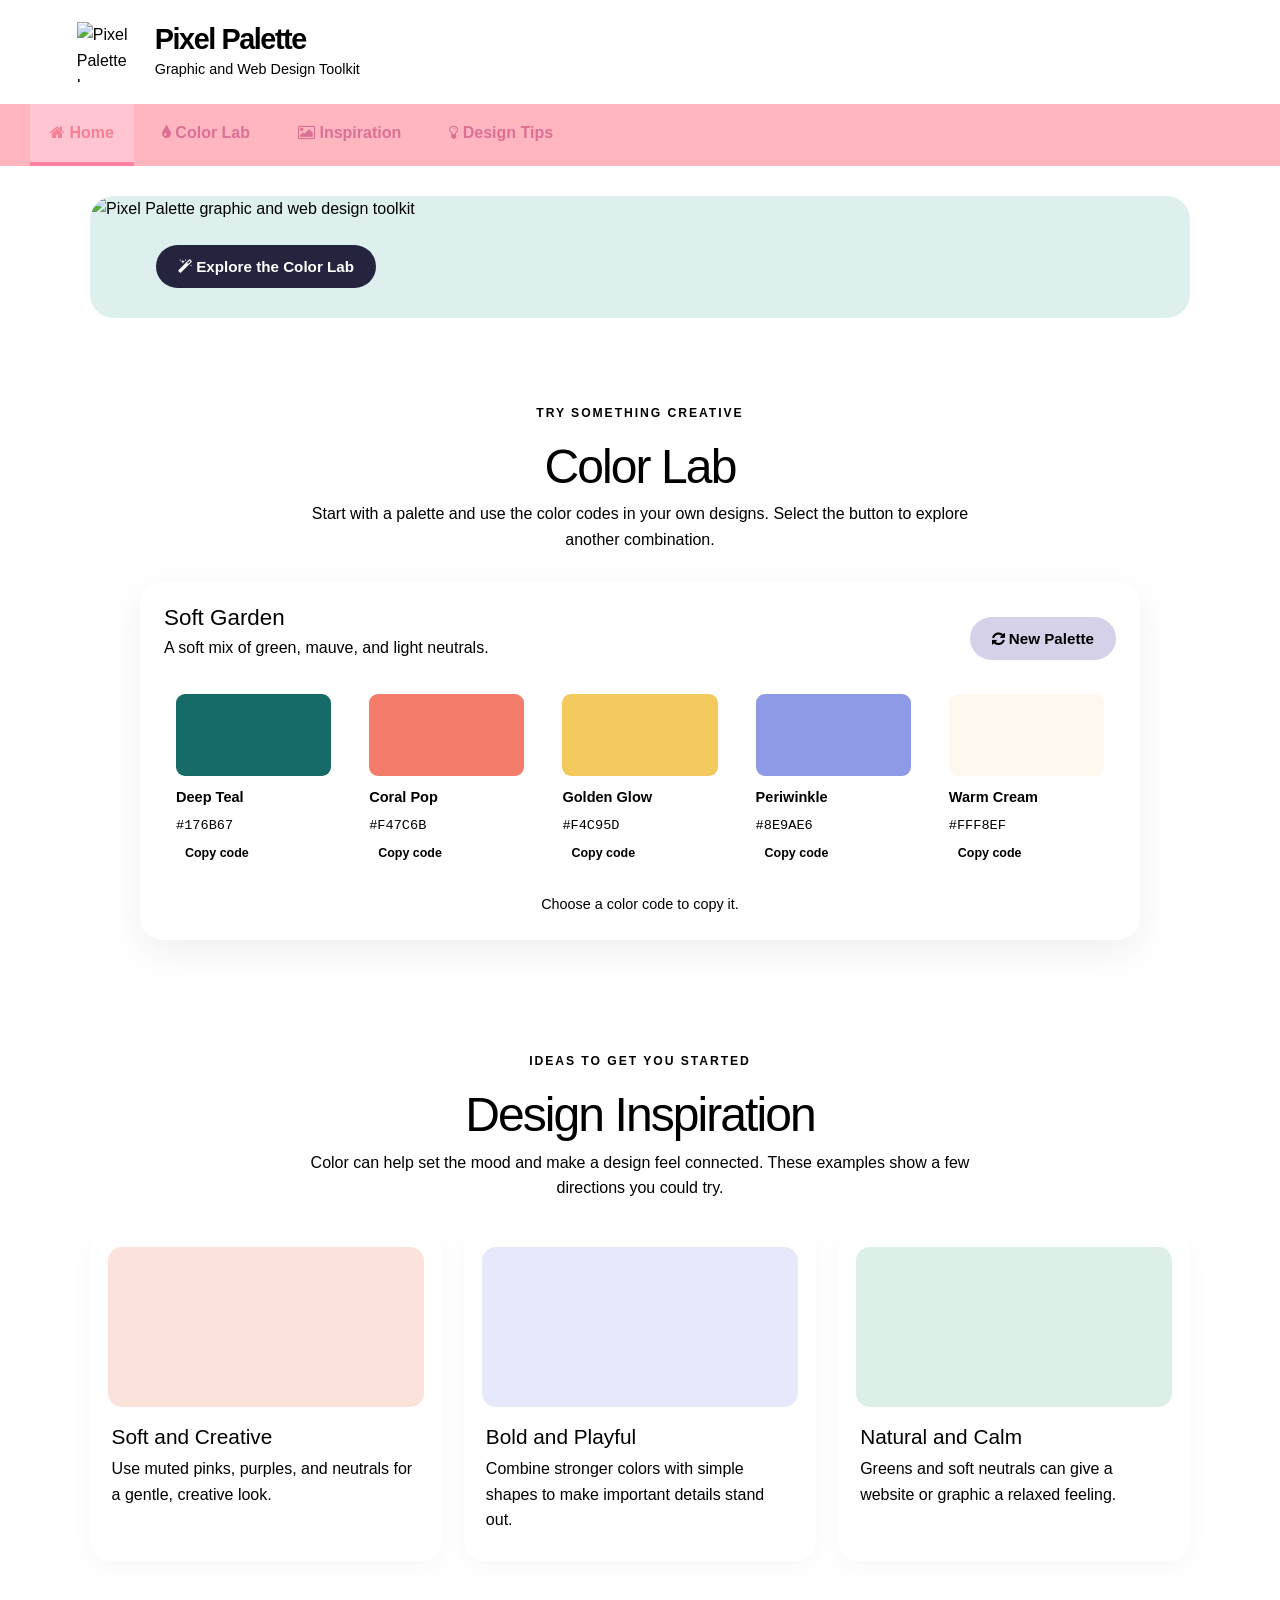
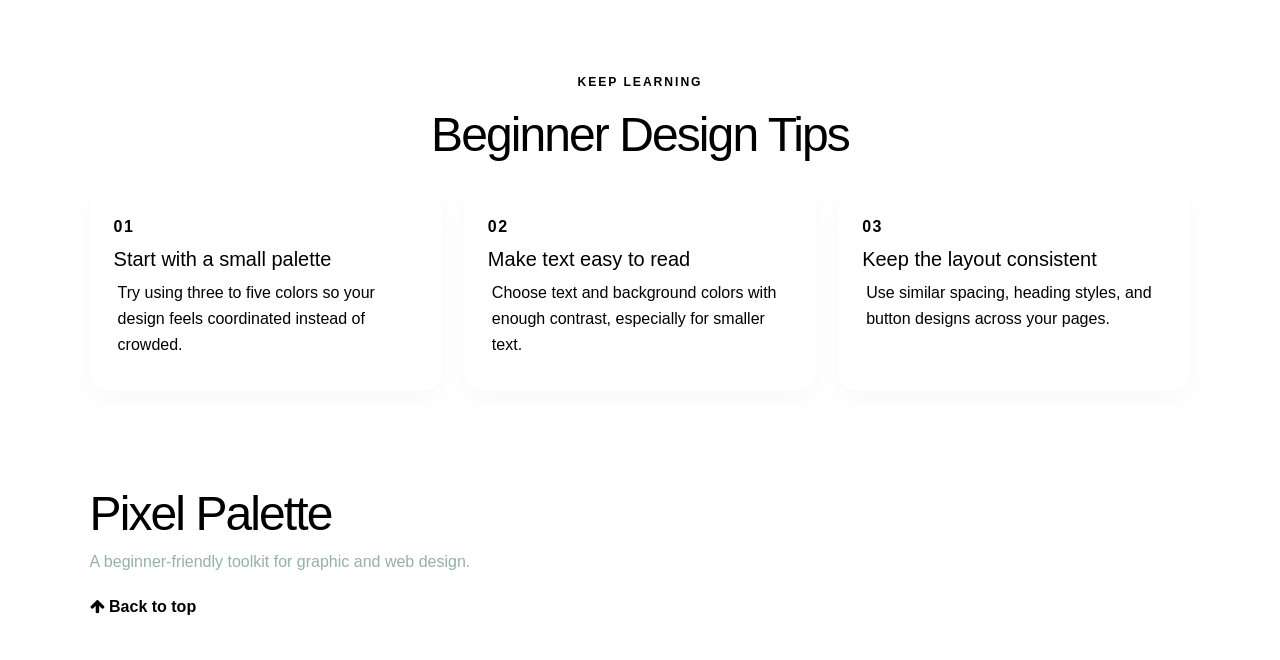
==== index.html @ 6d52f209 "Add files via upload" ====
<!doctype html>
<html lang="en">
<head>
    <title>Pixel Palette | Graphic and Web Design Toolkit</title>
    <meta charset="UTF-8">
    <meta name="viewport" content="width=device-width, initial-scale=1.0">
    <meta name="description" content="Pixel Palette is a beginner-friendly toolkit for exploring color palettes, design inspiration, and graphic and web design tips.">

    <link rel="stylesheet" href="https://www.w3schools.com/w3css/6/w3.css">
    <link href="https://cdn.jsdelivr.net/npm/bootstrap@5.3.3/dist/css/bootstrap.min.css" rel="stylesheet">
    <link rel="stylesheet" href="https://cdnjs.cloudflare.com/ajax/libs/font-awesome/4.7.0/css/font-awesome.min.css">
    <link href="Final.css" rel="stylesheet">
</head>

<body>
<a class="skip-link" href="#main-content">Skip to main content</a>
<div class="wrapper">

<header class="site-header" id="home">
    <div class="brand">
        <img
            src="Finalimg/Logo.png"
            alt="Pixel Palette Logo"
            class="brand-logo">

        <div>
            <h1>Pixel Palette</h1>
            <p>Graphic and Web Design Toolkit</p>
        </div>
    </div>
</header>
    <nav class="w3-container" aria-label="Main navigation">
        <ul class="nav my-nav">
            <li class="nav-item">
                <a class="nav-link active" href="#home" aria-current="page">
                    <i class="fa fa-home" aria-hidden="true"></i> Home
                </a>
            </li>
            <li class="nav-item">
                <a class="nav-link" href="#color-lab">
                    <i class="fa fa-tint" aria-hidden="true"></i> Color Lab
                </a>
            </li>
            <li class="nav-item">
                <a class="nav-link" href="#gallery">
                    <i class="fa fa-picture-o" aria-hidden="true"></i> Inspiration
                </a>
            </li>
            <li class="nav-item">
                <a class="nav-link" href="#tips">
                    <i class="fa fa-lightbulb-o" aria-hidden="true"></i> Design Tips
                </a>
            </li>
        </ul>
    </nav>

    <main id="main-content" tabindex="-1">

        <!-- Main Hero Section -->
<section class="hero" aria-label="Welcome to Pixel Palette">

    <img
        src="Finalimg/Main.png"
        alt="Pixel Palette graphic and web design toolkit"
        class="hero-image">

    <div class="hero-button-area">
        <a href="#color-lab" class="button button-dark hero-cta">
            <i class="fa fa-magic" aria-hidden="true"></i>
            Explore the Color Lab
        </a>
    </div>

</section>
        <!-- Color Lab Section -->
        <section id="color-lab" class="section w3-container" aria-labelledby="color-lab-heading">

            <div class="section-heading">
                <p class="eyebrow">Try something creative</p>
                <h2 id="color-lab-heading">Color Lab</h2>
                <p>
                    Start with a palette and use the color codes in your own designs.
                    Select the button to explore another combination.
                </p>
            </div>

            <div class="palette-card">

                <div class="palette-title">
                    <div>
                        <h3 id="palette-name">Soft Garden</h3>
                        <p id="palette-description">
                            A soft mix of green, mauve, and light neutrals.
                        </p>
                    </div>

                    <button type="button" class="button" id="next-palette">
                        <i class="fa fa-refresh" aria-hidden="true"></i>
                        New Palette
                    </button>
                </div>

                <div class="swatches" id="swatches">

                    <div class="swatch" style="--swatch-color: #176B67">
                        <span class="swatch-color" aria-hidden="true"></span>
                        <span class="swatch-name">Deep Teal</span>
                        <code>#176B67</code>
                        <button type="button" class="copy-color" data-color="#176B67">
                            Copy code
                        </button>
                    </div>

                    <div class="swatch" style="--swatch-color: #F47C6B">
                        <span class="swatch-color" aria-hidden="true"></span>
                        <span class="swatch-name">Coral Pop</span>
                        <code>#F47C6B</code>
                        <button type="button" class="copy-color" data-color="#F47C6B">
                            Copy code
                        </button>
                    </div>

                    <div class="swatch" style="--swatch-color: #F4C95D">
                        <span class="swatch-color" aria-hidden="true"></span>
                        <span class="swatch-name">Golden Glow</span>
                        <code>#F4C95D</code>
                        <button type="button" class="copy-color" data-color="#F4C95D">
                            Copy code
                        </button>
                    </div>

                    <div class="swatch" style="--swatch-color: #8E9AE6">
                        <span class="swatch-color" aria-hidden="true"></span>
                        <span class="swatch-name">Periwinkle</span>
                        <code>#8E9AE6</code>
                        <button type="button" class="copy-color" data-color="#8E9AE6">
                            Copy code
                        </button>
                    </div>

                    <div class="swatch" style="--swatch-color: #FFF8EF">
                        <span class="swatch-color" aria-hidden="true"></span>
                        <span class="swatch-name">Warm Cream</span>
                        <code>#FFF8EF</code>
                        <button type="button" class="copy-color" data-color="#FFF8EF">
                            Copy code
                        </button>
                    </div>

                </div>

                <p class="status" id="copy-status" role="status" aria-live="polite">
                    Choose a color code to copy it.
                </p>

            </div>
        </section>

        <!-- Design Inspiration Section -->
        <section id="gallery" class="section w3-container" aria-labelledby="gallery-heading">

            <div class="section-heading">
                <p class="eyebrow">Ideas to get you started</p>
                <h2 id="gallery-heading">Design Inspiration</h2>
                <p>
                    Color can help set the mood and make a design feel connected.
                    These examples show a few directions you could try.
                </p>
            </div>

            <div class="feature-grid">

                <article class="feature-card">
                    <div class="feature-art art-mauve" aria-hidden="true">
                        <span class="mini-circle"></span>
                        <span class="mini-square"></span>
                    </div>
                    <h3>Soft and Creative</h3>
                    <p>
                        Use muted pinks, purples, and neutrals for a gentle,
                        creative look.
                    </p>
                </article>

                <article class="feature-card">
                    <div class="feature-art art-lavender" aria-hidden="true">
                        <span class="mini-square"></span>
                        <span class="mini-circle"></span>
                    </div>
                    <h3>Bold and Playful</h3>
                    <p>
                        Combine stronger colors with simple shapes to make
                        important details stand out.
                    </p>
                </article>

<article class="feature-card">
    <div class="feature-art art-sage" aria-hidden="true">
    </div>
    <h3>Natural and Calm</h3>
    <p>
        Greens and soft neutrals can give a website or graphic
        a relaxed feeling.
    </p>
</article>

            </div>
        </section>

        <!-- Design Tips Section -->
        <section id="tips" class="section w3-container" aria-labelledby="tips-heading">

            <div class="section-heading">
                <p class="eyebrow">Keep learning</p>
                <h2 id="tips-heading">Beginner Design Tips</h2>
            </div>

            <div class="tips-grid">

                <article class="tip-card">
                    <span class="tip-number">01</span>
                    <h3>Start with a small palette</h3>
                    <p>
                        Try using three to five colors so your design feels
                        coordinated instead of crowded.
                    </p>
                </article>

                <article class="tip-card">
                    <span class="tip-number">02</span>
                    <h3>Make text easy to read</h3>
                    <p>
                        Choose text and background colors with enough contrast,
                        especially for smaller text.
                    </p>
                </article>

                <article class="tip-card">
                    <span class="tip-number">03</span>
                    <h3>Keep the layout consistent</h3>
                    <p>
                        Use similar spacing, heading styles, and button designs
                        across your pages.
                    </p>
                </article>

            </div>
        </section>

    </main>

    <!-- Footer -->
    <footer class="w3-container">

        <div class="footer-brand">
            <h2>Pixel Palette</h2>
            <p>A beginner-friendly toolkit for graphic and web design.</p>
        </div>

        <a href="#home" class="back-to-top">
            <i class="fa fa-arrow-up" aria-hidden="true"></i>
            Back to top
        </a>

    </footer>

</div>

<script src="https://cdn.jsdelivr.net/npm/bootstrap@5.3.3/dist/js/bootstrap.bundle.min.js"></script>
<script src="Final.js"></script>

</body>
</html>
---- Final.css ----
/*
teal: #176B67;
coral: #F47C6B;
gold: #F4C95D;
periwinkle: #8E9AE6;
cream: #FFF8EF;
navy: #24243E;
sea-glass: #77C9C2;
coastal-blue: #4267AC;
berry: #9B3A62;
text: #29283A;
muted: #656477;
white: #FFFFFF;
line: #E8E4DD;
*/
/* General Styling */

* {
    box-sizing: border-box;
}

html {
    scroll-behavior: smooth;
    scroll-padding-top: 24px;
}

body {
    margin: 0;
    color: var(--text);
    background: var(--cream);
    font-family: 'DM Sans', sans-serif;
    line-height: 1.6;
}

a {
    color: inherit;
    text-decoration: none;
}

a:focus-visible,
button:focus-visible {
    outline: 3px solid var(--coastal-blue);
    outline-offset: 3px;
}

h1,
h2,
h3 {
    font-family: 'Space Grotesk', sans-serif;
    line-height: 1.12;
}

.wrapper {
    max-width: 1500px;
    margin: 0 auto;
    overflow: hidden;
}

/* Skip Link */

.skip-link {
    position: absolute;
    left: -9999px;
    top: 8px;
    z-index: 1000;
    padding: 10px 14px;
    background: var(--white);
    color: var(--navy);
    border-radius: 8px;
}

.skip-link:focus {
    left: 8px;
}

/* Header and Logo */

.site-header {
    display: flex;
    align-items: center;
    justify-content: space-between;
    padding: 22px clamp(22px, 6vw, 88px);
    background: var(--white);
    border-bottom: 1px solid var(--line);
}

.brand {
    display: flex;
    align-items: center;
    gap: 18px;
}

.brand-logo {
    display: block;
    width: 60px;
    height: 60px;
    object-fit: contain;
    flex-shrink: 0;
}

.brand h1 {
    margin: 0;
    color: var(--navy);
    font: 700 1.8rem 'Space Grotesk', sans-serif;
    letter-spacing: -.05em;
}

.brand p {
    margin: 2px 0 0;
    color: var(--muted);
    font-size: .9rem;
}

/* Navigation */

nav.w3-container {
    padding: 0 30px;
    background: #FFB6C1 !important;
}

.my-nav {
    display: flex;
    gap: 8px;
    flex-wrap: wrap;
}

.my-nav .nav-link {
    display: block;
    padding: 16px 20px;
    color: #DB7093 !important;
    background: transparent !important;
    font-weight: 600;
    border-bottom: 4px solid transparent;
    border-radius: 0;
    transition: background .2s ease, border-color .2s ease;
}

.my-nav .nav-link.active {
    color: #F58092 !important;
    background: #FFC5D3 !important;
    border-bottom-color: #FC809F;
}

.my-nav .nav-link:hover {
    color: var(--white) !important;
    background: var(--coastal-blue) !important;
    border-bottom-color: var(--gold);
}

/* Hero Section */

.hero {
    display: block;
    position: relative;
    width: 95%;
    max-width: 1100px;
    margin: 30px auto;
    padding: 0 0 30px;
    background-color: #DDF0EE;
    border-radius: 24px;
    overflow: hidden;
}

.hero-image {
    display: block;
    width: 100%;
    height: auto;
    max-width: 100%;
    margin: 0;
    border-radius: 24px 24px 0 0;
}

.hero-button-area {
    display: block;
    position: relative;
    width: 100%;
    padding: 12px 0 0;
    text-align: left;
    padding-left: 6%;
}
.hero-cta {
    display: inline-flex;
    align-items: center;
    justify-content: center;
    gap: 6px;
    position: relative;
    margin: 0;
    padding: 13px 26px;
    background-color: #24243E !important;
    color: #FFFFFF !important;
    border: none;
    border-radius: 30px;
    text-decoration: none;
    font-weight: bold;
    transition: transform .2s ease;
}

.hero-cta:hover {
    background-color: #24243E !important;
    color: #FFFFFF !important;
    transform: translateY(-2px);
}

/* General Section Styling */

.section {
    padding: 56px clamp(22px, 7vw, 100px);
}

.section-heading {
    text-align: center;
    max-width: 680px;
    margin: 0 auto 28px;
}

.eyebrow {
    color: var(--teal);
    font-size: .76rem;
    font-weight: 700;
    letter-spacing: .16em;
    text-transform: uppercase;
}

h2 {
    margin: 8px 0;
    color: var(--navy);
    font-size: clamp(2rem, 4vw, 3rem);
    letter-spacing: -.04em;
}

h3 {
    color: var(--navy);
}

/* Buttons */

.button {
    display: inline-block;
    border: 0;
    border-radius: 999px;
    padding: 13px 22px;
    background: var(--coral);
    color: var(--navy);
    font: 700 .95rem 'DM Sans', sans-serif;
    cursor: pointer;
    margin-top: 12px;
    transition: transform .2s ease, filter .2s ease;
}

.button:hover {
    transform: translateY(-2px);
    filter: brightness(.97);
}

.button-dark {
    background: var(--navy);
    color: var(--white);
}

/* Color Lab */

.palette-card {
    max-width: 1000px;
    margin: auto;
    padding: 24px;
    background: var(--white);
    border: 1px solid var(--line);
    border-radius: 22px;
    box-shadow: 0 12px 35px #24243E12;
    text-align: center;
}

.palette-title {
    display: flex;
    align-items: center;
    justify-content: space-between;
    gap: 18px;
    margin-bottom: 22px;
    text-align: left;
}

.palette-title h3 {
    margin: 0 0 5px;
    font-size: 1.4rem;
}

.palette-title p {
    margin: 0;
    color: var(--muted);
}

/* New Palette Button */

#next-palette {
    background-color: #D5D1E9;
    color: var(--navy);
    border: none;
}

#next-palette:hover {
    background-color: #F5A7A6;
    color: var(--white);
}

/* Color Swatches */

.swatches {
    display: grid;
    grid-template-columns: repeat(5, minmax(0, 1fr));
    gap: 14px;
}

.swatch {
    display: flex;
    flex-direction: column;
    align-items: flex-start;
    gap: 5px;
    min-height: 190px;
    padding: 12px;
    border: 1px solid var(--line);
    border-radius: 14px;
    background: var(--white);
    text-align: left;
    overflow: hidden;
}

.swatch-color {
    display: block;
    width: 100%;
    height: 82px;
    margin-bottom: 5px;
    border-radius: 9px;
    background: var(--swatch-color);
}

.swatch-name {
    font-weight: 700;
    font-size: .91rem;
}

.swatch code {
    color: var(--muted);
    font-size: .85rem;
}

.copy-color {
    margin-top: auto;
    padding: 5px 9px;
    border: 1px solid var(--line);
    border-radius: 8px;
    background: var(--cream);
    color: var(--navy);
    font: 600 .78rem 'DM Sans', sans-serif;
    cursor: pointer;
}

.copy-color:hover {
    background: #E2F0EC;
    border-color: var(--teal);
}

.status {
    min-height: 1.5em;
    margin: 16px 0 0;
    color: var(--muted);
    font-size: .9rem;
}

/* Design Inspiration and Tips */

.feature-grid,
.tips-grid {
    display: grid;
    grid-template-columns: repeat(3, minmax(0, 1fr));
    gap: 22px;
}

.feature-card,
.tip-card {
    padding: 18px;
    background: var(--white);
    border: 1px solid var(--line);
    border-radius: 20px;
    box-shadow: 0 8px 24px #24243E08;
}

.feature-card h3 {
    margin: 18px 4px 8px;
    font-size: 1.3rem;
}

.feature-card p,
.tip-card p {
    margin: 0 4px 10px;
    color: var(--muted);
}

/* Design Inspiration Artwork */

.feature-art {
    position: relative;
    height: 160px;
    padding: 14px;
    border-radius: 14px;
    overflow: hidden;
    font-weight: 700;
}

.art-mauve {
    background: #FBE2DA;
}

.art-mauve .mini-circle {
    position: absolute;
    width: 130px;
    height: 130px;
    right: 20px;
    bottom: -25px;
    border-radius: 50%;
    background: var(--coral);
}

.art-lavender {
    background: #E6E8FC;
}

.art-lavender .mini-square {
    position: absolute;
    width: 120px;
    height: 120px;
    right: 25px;
    bottom: -18px;
    background: var(--periwinkle);
    transform: rotate(18deg);
    border-radius: 18px;
}

.art-sage {
    background: #DDF0E8;
}

/* Beginner Design Tips */

.tip-card {
    position: relative;
    padding: 24px;
}

.tip-number {
    display: inline-block;
    margin-bottom: 12px;
    color: var(--teal);
    font: 700 1rem 'Space Grotesk', sans-serif;
    letter-spacing: .1em;
}

.tip-card h3 {
    font-size: 1.25rem;
    margin-bottom: 10px;
}

/* Footer */

footer {
    padding: 40px clamp(22px, 7vw, 100px);
    background: var(--navy);
    color: var(--white);
}

.footer-brand h2 {
    color: var(--white);
    margin-top: 0;
}

footer p {
    margin: 8px 0;
    color: #93B0AC;
}

.back-to-top {
    display: inline-block;
    margin-top: 12px;
    color: var(--gold);
    font-weight: 700;
}

.back-to-top:hover {
    color: var(--coral);
}

/* Tablet Layout */

@media (max-width: 900px) {
    .swatches {
        grid-template-columns: repeat(3, minmax(0, 1fr));
    }
}

/* Mobile Layout */

@media (max-width: 760px) {
    .site-header {
        align-items: flex-start;
    }

    .hero {
        width: 96%;
        margin: 20px auto;
    }

    .hero-button-area {
        padding-left: 5%;
    }

    nav.w3-container {
        padding: 0 10px;
    }

    .my-nav .nav-link {
        padding: 12px 10px;
    }

    .swatches {
        grid-template-columns: repeat(2, minmax(0, 1fr));
    }

    .feature-grid,
    .tips-grid {
        grid-template-columns: 1fr;
    }

    .palette-title {
        align-items: flex-start;
        flex-direction: column;
    }
}

/* Small Phone Layout */

@media (max-width: 420px) {
    .brand h1 {
        font-size: 1.5rem;
    }

    .brand-logo {
        width: 48px;
        height: 48px;
    }

    .my-nav .nav-link {
        padding: 12px 10px;
        font-size: .9rem;
    }

    .swatches {
        grid-template-columns: 1fr;
    }

    .palette-card {
        padding: 14px;
    }

    .hero-cta {
        padding: 11px 18px;
        font-size: .9rem;
    }
}

/* Respect Reduced Motion Preferences */

@media (prefers-reduced-motion: reduce) {
    html {
        scroll-behavior: auto;
    }

    *,
    *::before,
    *::after {
        transition-duration: .01ms !important;
        animation-duration: .01ms !important;
    }
}

/* Print Styling */

@media print {
    nav,
    .button,
    .copy-color,
    .back-to-top {
        display: none !important;
    }

    body,
    .palette-card,
    .feature-card,
    .tip-card {
        background: white !important;
        color: black !important;
        box-shadow: none !important;
    }
}
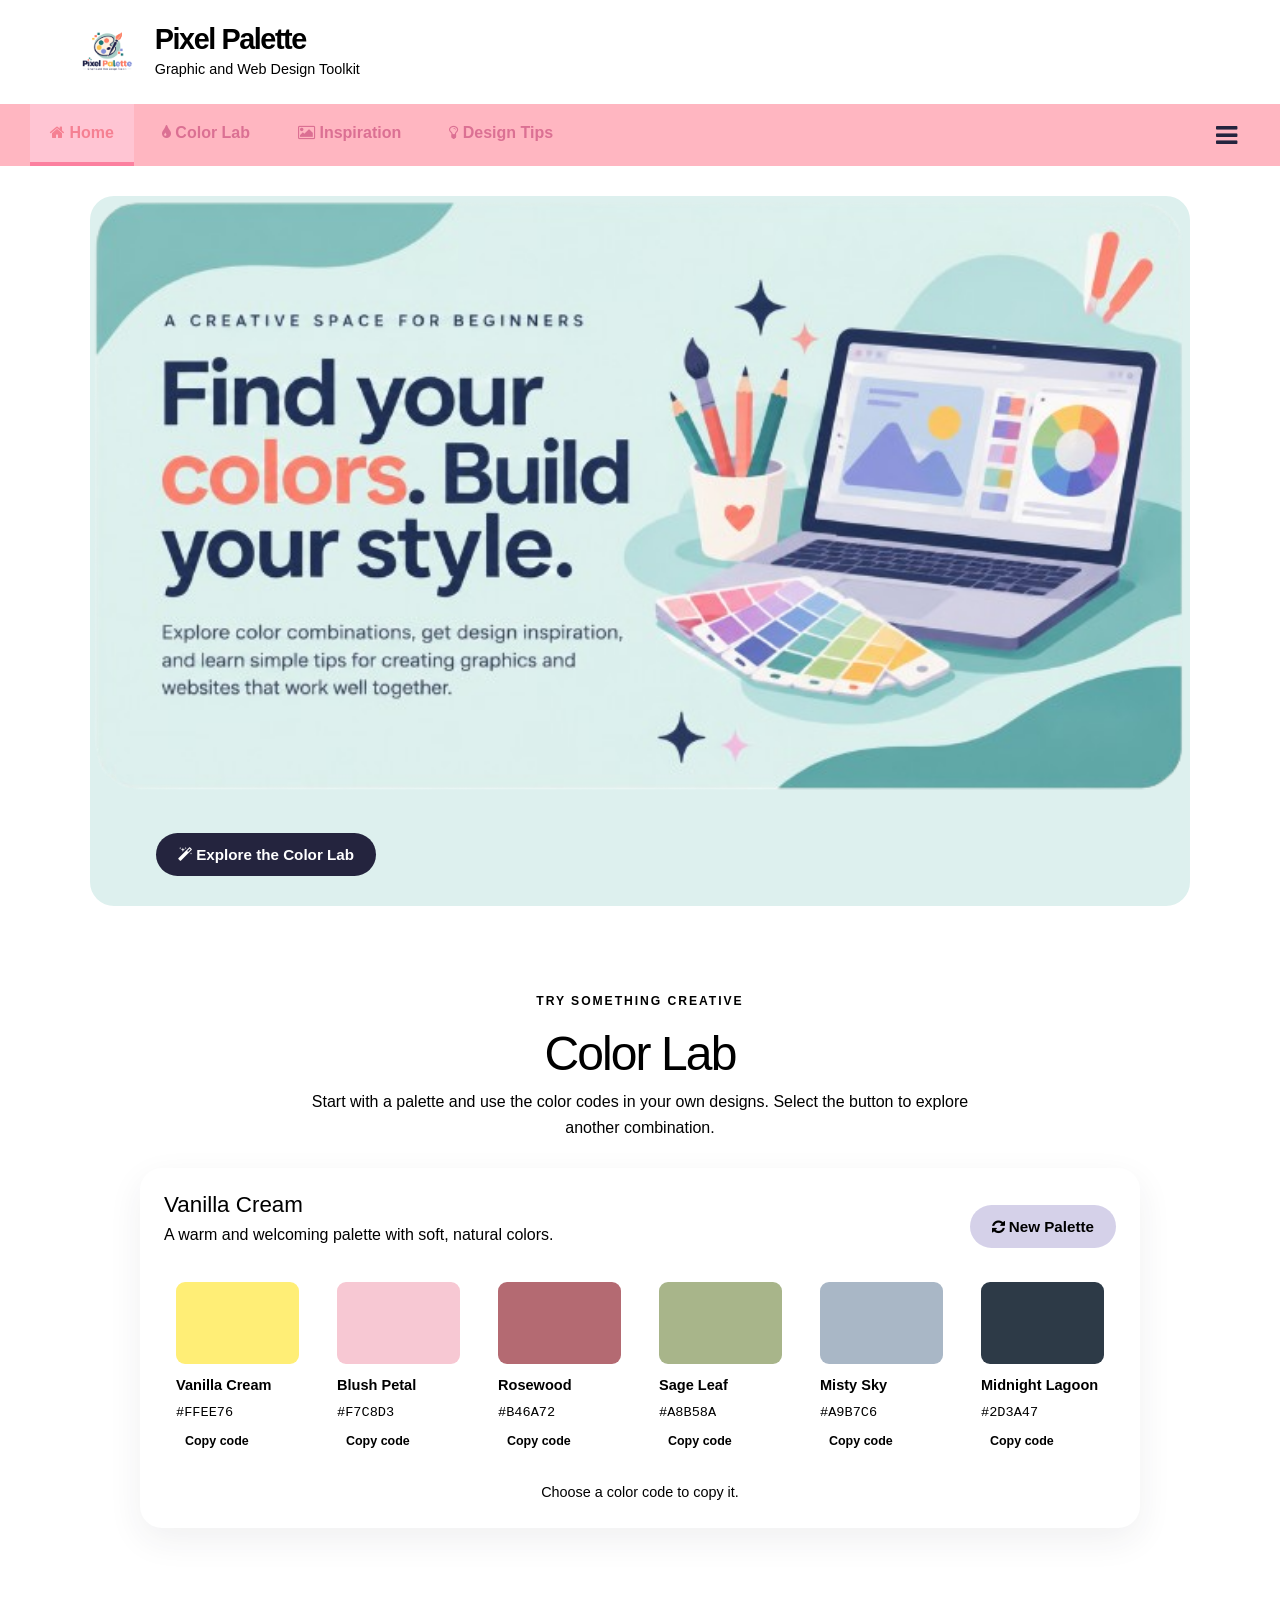
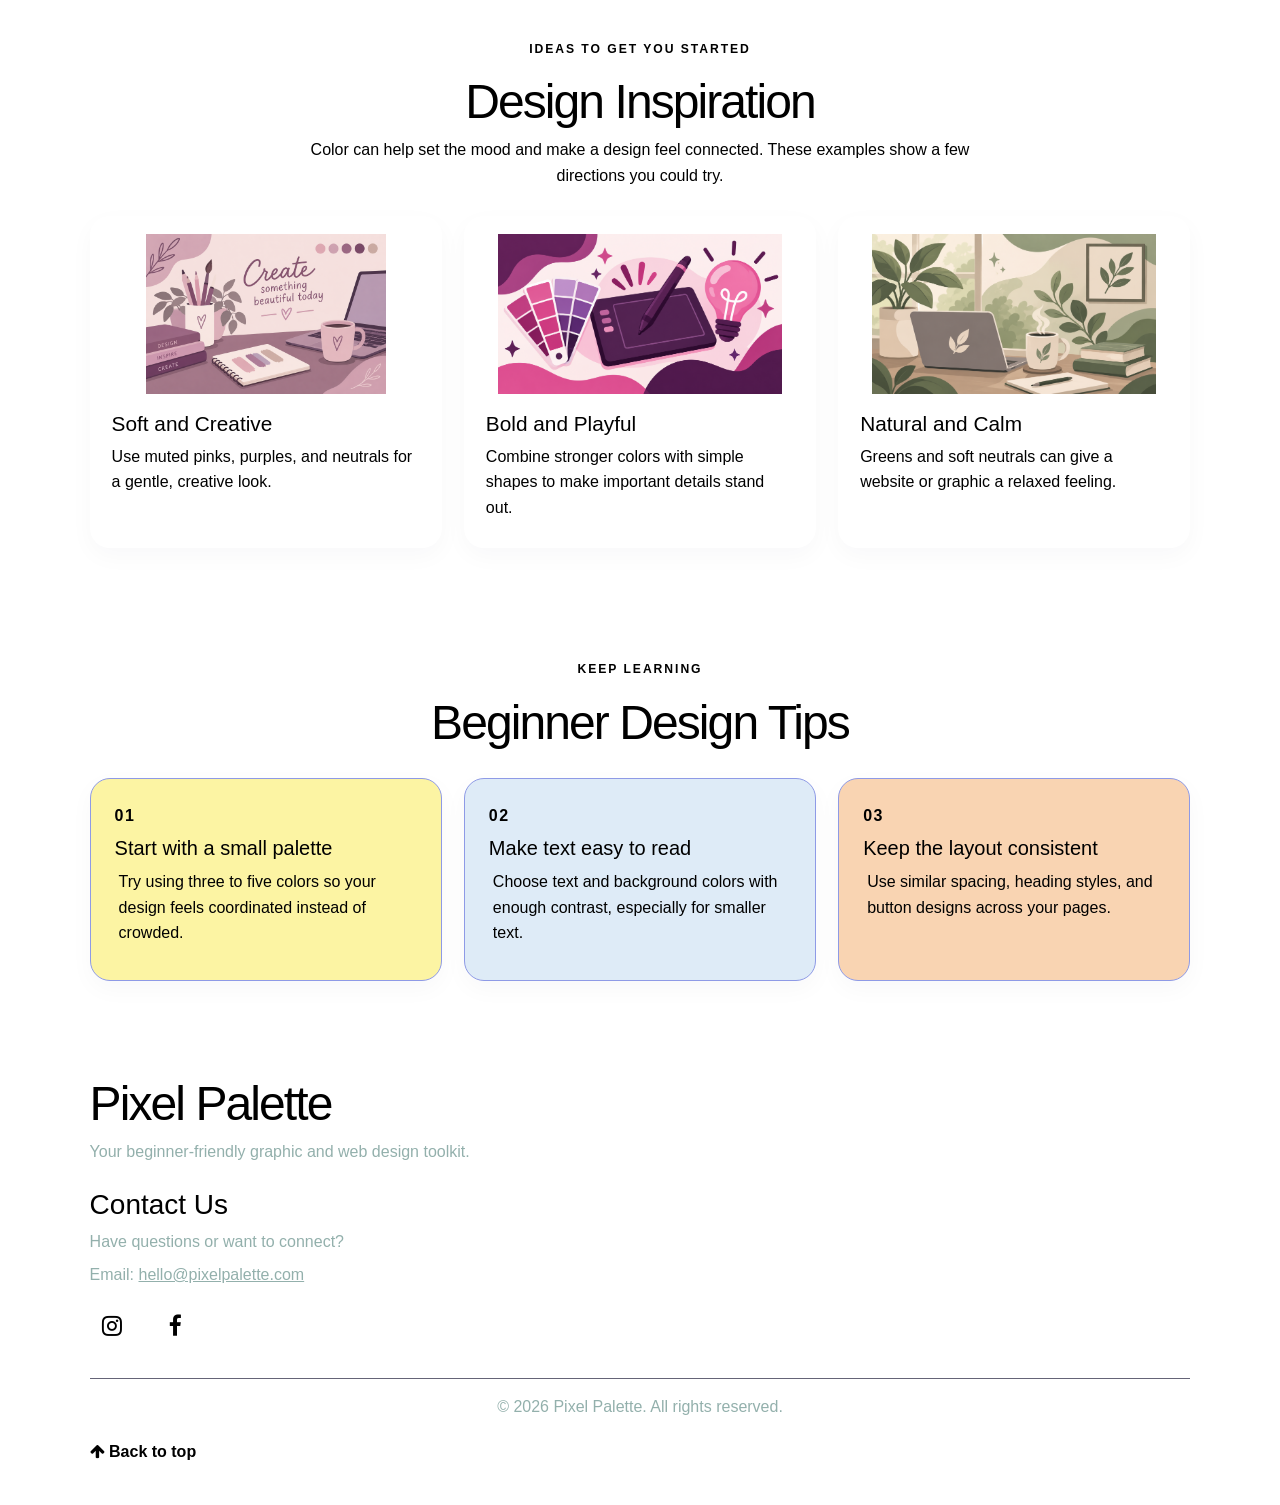
==== commit 3923c9e5: "Add files via upload" ====
--- a/index.html
+++ b/index.html
@@ -29,30 +29,81 @@
         </div>
     </div>
 </header>
+<div>
     <nav class="w3-container" aria-label="Main navigation">
-        <ul class="nav my-nav">
-            <li class="nav-item">
-                <a class="nav-link active" href="#home" aria-current="page">
-                    <i class="fa fa-home" aria-hidden="true"></i> Home
-                </a>
-            </li>
-            <li class="nav-item">
-                <a class="nav-link" href="#color-lab">
-                    <i class="fa fa-tint" aria-hidden="true"></i> Color Lab
-                </a>
-            </li>
-            <li class="nav-item">
-                <a class="nav-link" href="#gallery">
-                    <i class="fa fa-picture-o" aria-hidden="true"></i> Inspiration
-                </a>
-            </li>
-            <li class="nav-item">
-                <a class="nav-link" href="#tips">
-                    <i class="fa fa-lightbulb-o" aria-hidden="true"></i> Design Tips
-                </a>
-            </li>
-        </ul>
-    </nav>
+    <ul class="nav my-nav">
+
+        <li class="nav-item">
+            <a class="nav-link active" href="#home">
+                <i class="fa fa-home" aria-hidden="true"></i> Home
+            </a>
+        </li>
+
+        <li class="nav-item">
+            <a class="nav-link" href="#color-lab">
+                <i class="fa fa-tint" aria-hidden="true"></i> Color Lab
+            </a>
+        </li>
+
+        <li class="nav-item">
+            <a class="nav-link" href="#gallery">
+                <i class="fa fa-picture-o" aria-hidden="true"></i> Inspiration
+            </a>
+        </li>
+
+        <li class="nav-item">
+            <a class="nav-link" href="#tips">
+                <i class="fa fa-lightbulb-o" aria-hidden="true"></i> Design Tips
+            </a>
+        </li>
+
+        <!-- Hamburger Menu Button -->
+        <li class="nav-item menu-nav-item">
+            <button type="button"
+                id="menu-toggle"
+                class="menu-toggle"
+                aria-label="Open pages menu"
+                aria-expanded="false"
+                aria-controls="pages-menu">
+                <i class="fa fa-bars" aria-hidden="true"></i>
+            </button>
+        </li>
+
+    </ul>
+</nav>
+
+<!-- Hidden Pages Menu -->
+<nav id="pages-menu" class="pages-menu"
+    aria-label="Additional pages" hidden>
+
+    <div class="menu-header">
+        <h2>Explore Pixel Palette</h2>
+
+        <button type="button"
+            id="menu-close"
+            class="menu-close"
+            aria-label="Close pages menu">
+            <i class="fa fa-times" aria-hidden="true"></i>
+        </button>
+    </div>
+
+    <p class="menu-heading">Explore More</p>
+
+    <a href="About.html">
+        <i class="fa fa-info-circle" aria-hidden="true"></i>
+        About
+    </a>
+
+    <a href="Inspiration.html">
+        <i class="fa fa-picture-o" aria-hidden="true"></i>
+        Get Inspiration
+    </a>
+
+    <a href="CreatePalette.html">
+        <i class="fa fa-paint-brush" aria-hidden="true"></i>
+        Make Your Own Palette
+    </a>
+	</div>
 
     <main id="main-content" tabindex="-1">
 
@@ -84,76 +135,73 @@
                 </p>
             </div>
 
-            <div class="palette-card">
-
-                <div class="palette-title">
-                    <div>
-                        <h3 id="palette-name">Soft Garden</h3>
-                        <p id="palette-description">
-                            A soft mix of green, mauve, and light neutrals.
-                        </p>
-                    </div>
-
-                    <button type="button" class="button" id="next-palette">
-                        <i class="fa fa-refresh" aria-hidden="true"></i>
-                        New Palette
-                    </button>
-                </div>
-
-                <div class="swatches" id="swatches">
-
-                    <div class="swatch" style="--swatch-color: #176B67">
-                        <span class="swatch-color" aria-hidden="true"></span>
-                        <span class="swatch-name">Deep Teal</span>
-                        <code>#176B67</code>
-                        <button type="button" class="copy-color" data-color="#176B67">
-                            Copy code
-                        </button>
-                    </div>
-
-                    <div class="swatch" style="--swatch-color: #F47C6B">
-                        <span class="swatch-color" aria-hidden="true"></span>
-                        <span class="swatch-name">Coral Pop</span>
-                        <code>#F47C6B</code>
-                        <button type="button" class="copy-color" data-color="#F47C6B">
-                            Copy code
-                        </button>
-                    </div>
-
-                    <div class="swatch" style="--swatch-color: #F4C95D">
-                        <span class="swatch-color" aria-hidden="true"></span>
-                        <span class="swatch-name">Golden Glow</span>
-                        <code>#F4C95D</code>
-                        <button type="button" class="copy-color" data-color="#F4C95D">
-                            Copy code
-                        </button>
-                    </div>
-
-                    <div class="swatch" style="--swatch-color: #8E9AE6">
-                        <span class="swatch-color" aria-hidden="true"></span>
-                        <span class="swatch-name">Periwinkle</span>
-                        <code>#8E9AE6</code>
-                        <button type="button" class="copy-color" data-color="#8E9AE6">
-                            Copy code
-                        </button>
-                    </div>
-
-                    <div class="swatch" style="--swatch-color: #FFF8EF">
-                        <span class="swatch-color" aria-hidden="true"></span>
-                        <span class="swatch-name">Warm Cream</span>
-                        <code>#FFF8EF</code>
-                        <button type="button" class="copy-color" data-color="#FFF8EF">
-                            Copy code
-                        </button>
-                    </div>
-
-                </div>
-
-                <p class="status" id="copy-status" role="status" aria-live="polite">
-                    Choose a color code to copy it.
-                </p>
-
-            </div>
+<div class="palette-card">
+
+    <div class="palette-title">
+        <div>
+            <h3 id="palette-name">Vanilla Cream</h3>
+            <p id="palette-description">
+                A warm combination of cream, blush, rosewood, and natural tones.
+            </p>
+        </div>
+
+        <button type="button" class="button" id="next-palette">
+            <i class="fa fa-refresh" aria-hidden="true"></i>
+            New Palette
+        </button>
+    </div>
+
+    <div class="swatches" id="swatches">
+
+        <div class="swatch" style="--swatch-color: #FFEE76">
+            <span class="swatch-color" aria-hidden="true"></span>
+            <span class="swatch-name">Vanilla Cream</span>
+            <code>#FFEE76</code>
+            <button type="button" class="copy-color" data-color="#FFEE76">Copy code</button>
+        </div>
+
+        <div class="swatch" style="--swatch-color: #F7C8D3">
+            <span class="swatch-color" aria-hidden="true"></span>
+            <span class="swatch-name">Blush Petal</span>
+            <code>#F7C8D3</code>
+            <button type="button" class="copy-color" data-color="#F7C8D3">Copy code</button>
+        </div>
+
+        <div class="swatch" style="--swatch-color: #B46A72">
+            <span class="swatch-color" aria-hidden="true"></span>
+            <span class="swatch-name">Rosewood</span>
+            <code>#B46A72</code>
+            <button type="button" class="copy-color" data-color="#B46A72">Copy code</button>
+        </div>
+
+        <div class="swatch" style="--swatch-color: #A8B58A">
+            <span class="swatch-color" aria-hidden="true"></span>
+            <span class="swatch-name">Sage Leaf</span>
+            <code>#A8B58A</code>
+            <button type="button" class="copy-color" data-color="#A8B58A">Copy code</button>
+        </div>
+
+        <div class="swatch" style="--swatch-color: #A9B7C6">
+            <span class="swatch-color" aria-hidden="true"></span>
+            <span class="swatch-name">Misty Sky</span>
+            <code>#A9B7C6</code>
+            <button type="button" class="copy-color" data-color="#A9B7C6">Copy code</button>
+        </div>
+
+        <div class="swatch" style="--swatch-color: #2D3A47">
+            <span class="swatch-color" aria-hidden="true"></span>
+            <span class="swatch-name">Midnight Lagoon</span>
+            <code>#2D3A47</code>
+            <button type="button" class="copy-color" data-color="#2D3A47">Copy code</button>
+        </div>
+
+    </div>
+
+    <p class="status" id="copy-status" role="status" aria-live="polite">
+        Choose a color code to copy it.
+    </p>
+
+</div>
         </section>
 
         <!-- Design Inspiration Section -->
@@ -171,9 +219,8 @@
             <div class="feature-grid">
 
                 <article class="feature-card">
-                    <div class="feature-art art-mauve" aria-hidden="true">
-                        <span class="mini-circle"></span>
-                        <span class="mini-square"></span>
+                    <div class="feature-art aria-hidden="true">
+                      <img src="Finalimg/Soft.png" alt="Soft creative workspace with muted pink and purple colors">
                     </div>
                     <h3>Soft and Creative</h3>
                     <p>
@@ -183,19 +230,21 @@
                 </article>
 
                 <article class="feature-card">
-                    <div class="feature-art art-lavender" aria-hidden="true">
-                        <span class="mini-square"></span>
-                        <span class="mini-circle"></span>
-                    </div>
-                    <h3>Bold and Playful</h3>
-                    <p>
-                        Combine stronger colors with simple shapes to make
-                        important details stand out.
-                    </p>
-                </article>
+    <div class="feature-art">
+        <img src="Finalimg/Bold.png" alt="Bold and playful graphic design with bright pink and purple colors">
+    </div>
+
+    <h3>Bold and Playful</h3>
+    <p>
+        Combine stronger colors with simple shapes to make
+        important details stand out.
+    </p>
+</article>
 
 <article class="feature-card">
-    <div class="feature-art art-sage" aria-hidden="true">
+    <div class="feature-art aria-hidden="true">
+	   <img src="Finalimg/Natural.png" alt="Nature-inspired workspace with green plants and neutral colors">
+
     </div>
     <h3>Natural and Calm</h3>
     <p>
@@ -250,12 +299,33 @@
     </main>
 
     <!-- Footer -->
-    <footer class="w3-container">
-
-        <div class="footer-brand">
-            <h2>Pixel Palette</h2>
-            <p>A beginner-friendly toolkit for graphic and web design.</p>
-        </div>
+   <footer>
+    <div class="footer-brand">
+        <h2>Pixel Palette</h2>
+        <p>Your beginner-friendly graphic and web design toolkit.</p>
+    </div>
+
+    <div class="footer-contact">
+        <h3>Contact Us</h3>
+        <p>Have questions or want to connect?</p>
+        <p>Email: <a href="mailto:hello@pixelpalette.com">hello@pixelpalette.com</a></p>
+
+        <div class="social-icons">
+            <a href="https://www.instagram.com/" target="_blank"
+               rel="noopener noreferrer" aria-label="Visit Instagram">
+                <i class="fa fa-instagram" aria-hidden="true"></i>
+            </a>
+
+            <a href="https://www.facebook.com/" target="_blank"
+               rel="noopener noreferrer" aria-label="Visit Facebook">
+                <i class="fa fa-facebook" aria-hidden="true"></i>
+            </a>
+        </div>
+    </div>
+
+    <p class="copyright">
+        &copy; 2026 Pixel Palette. All rights reserved.
+    </p>
 
         <a href="#home" class="back-to-top">
             <i class="fa fa-arrow-up" aria-hidden="true"></i>
--- a/Final.css
+++ b/Final.css
@@ -55,7 +55,6 @@
     margin: 0 auto;
     overflow: hidden;
 }
-
 /* Skip Link */
 
 .skip-link {
@@ -306,7 +305,7 @@
 
 .swatches {
     display: grid;
-    grid-template-columns: repeat(5, minmax(0, 1fr));
+    grid-template-columns: repeat(6, minmax(0, 1fr));
     gap: 14px;
 }
 
@@ -399,13 +398,25 @@
 
 .feature-art {
     position: relative;
+    width: 100%;
     height: 160px;
-    padding: 14px;
+    padding: 0;
     border-radius: 14px;
     overflow: hidden;
-    font-weight: 700;
-}
-
+    display: flex;
+    justify-content: center;
+    align-items: center;
+}
+
+.feature-art img {
+    width: 100%;
+    height: 100%;
+    object-fit: contain;
+    display: block;
+}
+.feature-art img {
+    aspect-ratio: auto;
+}
 .art-mauve {
     background: #FBE2DA;
 }
@@ -444,8 +455,43 @@
 .tip-card {
     position: relative;
     padding: 24px;
-}
-
+    background-color: #E6E8FC;
+    border: 1px solid #8E9AE6;
+    border-radius: 20px;
+    transition: transform 0.3s ease, background-color 0.3s ease,
+                box-shadow 0.3s ease;
+}
+
+/* Bounce and color change when hovering */
+.tip-card:hover {
+    background-color: #DDF0E8;
+    transform: translateY(-10px);
+    box-shadow: 0 12px 25px #24243E20;
+}
+.tip-card:nth-child(1) {
+    background-color: #FCF4A3;
+}
+
+.tip-card:nth-child(2) {
+    background-color: #DEEBF7;
+}
+
+.tip-card:nth-child(3) {
+    background-color: #F9D4B2;
+}
+
+/* Hover colors */
+.tip-card:nth-child(1):hover {
+    background-color: #FCE205;
+}
+
+.tip-card:nth-child(2):hover {
+    background-color: #6BAED6;
+}
+
+.tip-card:nth-child(3):hover {
+    background-color: #FDBA90;
+}
 .tip-number {
     display: inline-block;
     margin-bottom: 12px;
@@ -487,7 +533,61 @@
 .back-to-top:hover {
     color: var(--coral);
 }
-
+/* Footer Contact Section */
+
+.footer-contact {
+    margin-top: 25px;
+}
+
+.footer-contact h3 {
+    color: var(--white);
+    margin-bottom: 8px;
+}
+
+.footer-contact p {
+    color: #93B0AC;
+}
+
+.footer-contact a {
+    color: var(--gold);
+    text-decoration: underline;
+}
+
+/* Social Media Icons */
+
+.social-icons {
+    display: flex;
+    gap: 18px;
+    margin-top: 15px;
+}
+
+.social-icons a {
+    display: flex;
+    align-items: center;
+    justify-content: center;
+    width: 45px;
+    height: 45px;
+    border-radius: 50%;
+    background-color: var(--sea-glass);
+    color: var(--navy);
+    font-size: 23px;
+    text-decoration: none;
+    transition: transform 0.3s ease, background-color 0.3s ease;
+}
+
+.social-icons a:hover {
+    background-color: var(--coral);
+    transform: translateY(-5px);
+}
+
+/* Copyright */
+
+.copyright {
+    margin-top: 30px;
+    padding-top: 15px;
+    border-top: 1px solid #656477;
+    text-align: center;
+}
 /* Tablet Layout */
 
 @media (max-width: 900px) {
@@ -565,7 +665,90 @@
         font-size: .9rem;
     }
 }
-
+/* Hidden Pages Hamburger Menu */
+
+.menu-nav-item {
+    margin-left: auto;
+    display: flex;
+    align-items: center;
+}
+
+.menu-toggle {
+    width: 48px;
+    height: 48px;
+    border: none;
+    border-radius: 8px;
+    background-color: transparent;
+    color: #24243E;
+    font-size: 25px;
+    cursor: pointer;
+}
+
+.menu-toggle:hover {
+    background-color: #FFC5D3;
+}
+
+/* Hidden Pages Menu */
+
+.pages-menu {
+    position: absolute;
+    top: auto;
+    right: 30px;
+    z-index: 1000;
+    width: 300px;
+    padding: 20px;
+    background-color: #FFFFFF;
+    opacity: 1;
+    border: 1px solid #E8E4DD;
+    border-radius: 12px;
+    box-shadow: 0 8px 25px #24243E25;
+}
+
+.pages-menu[hidden] {
+    display: none;
+}
+
+.menu-header {
+    display: flex;
+    justify-content: space-between;
+    align-items: center;
+    gap: 10px;
+    border-bottom: 1px solid #E8E4DD;
+    padding-bottom: 12px;
+}
+
+.menu-header h2 {
+    margin: 0;
+    font-size: 1.3rem;
+}
+
+.menu-close {
+    border: none;
+    background: transparent;
+    color: #24243E;
+    font-size: 24px;
+    cursor: pointer;
+}
+
+.menu-heading {
+    margin-top: 18px;
+    color: #656477;
+    font-weight: 600;
+}
+
+.pages-menu a {
+    display: block;
+    padding: 13px 10px;
+    margin-top: 5px;
+    color: #24243E;
+    border-radius: 8px;
+    font-weight: 600;
+}
+
+.pages-menu a:hover {
+    background-color: #FFC5D3;
+    color: #24243E;
+}
 /* Respect Reduced Motion Preferences */
 
 @media (prefers-reduced-motion: reduce) {
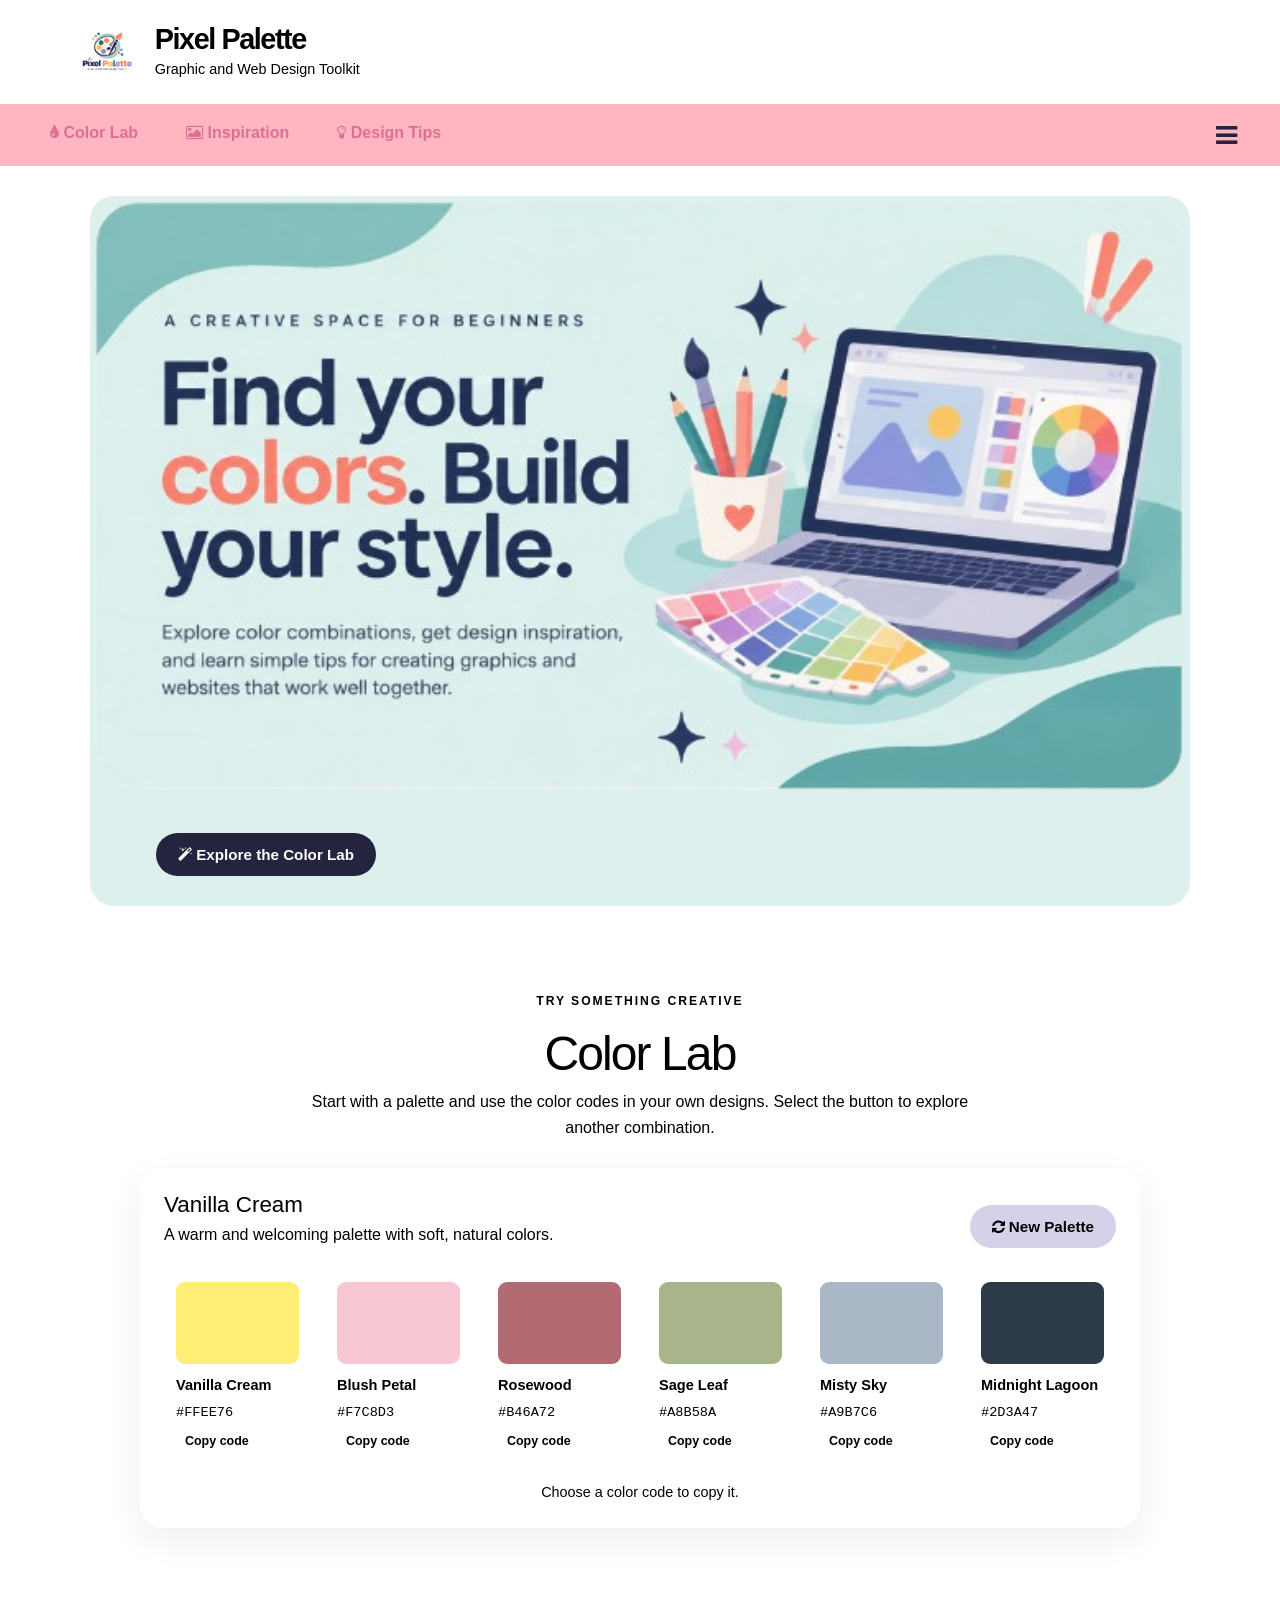
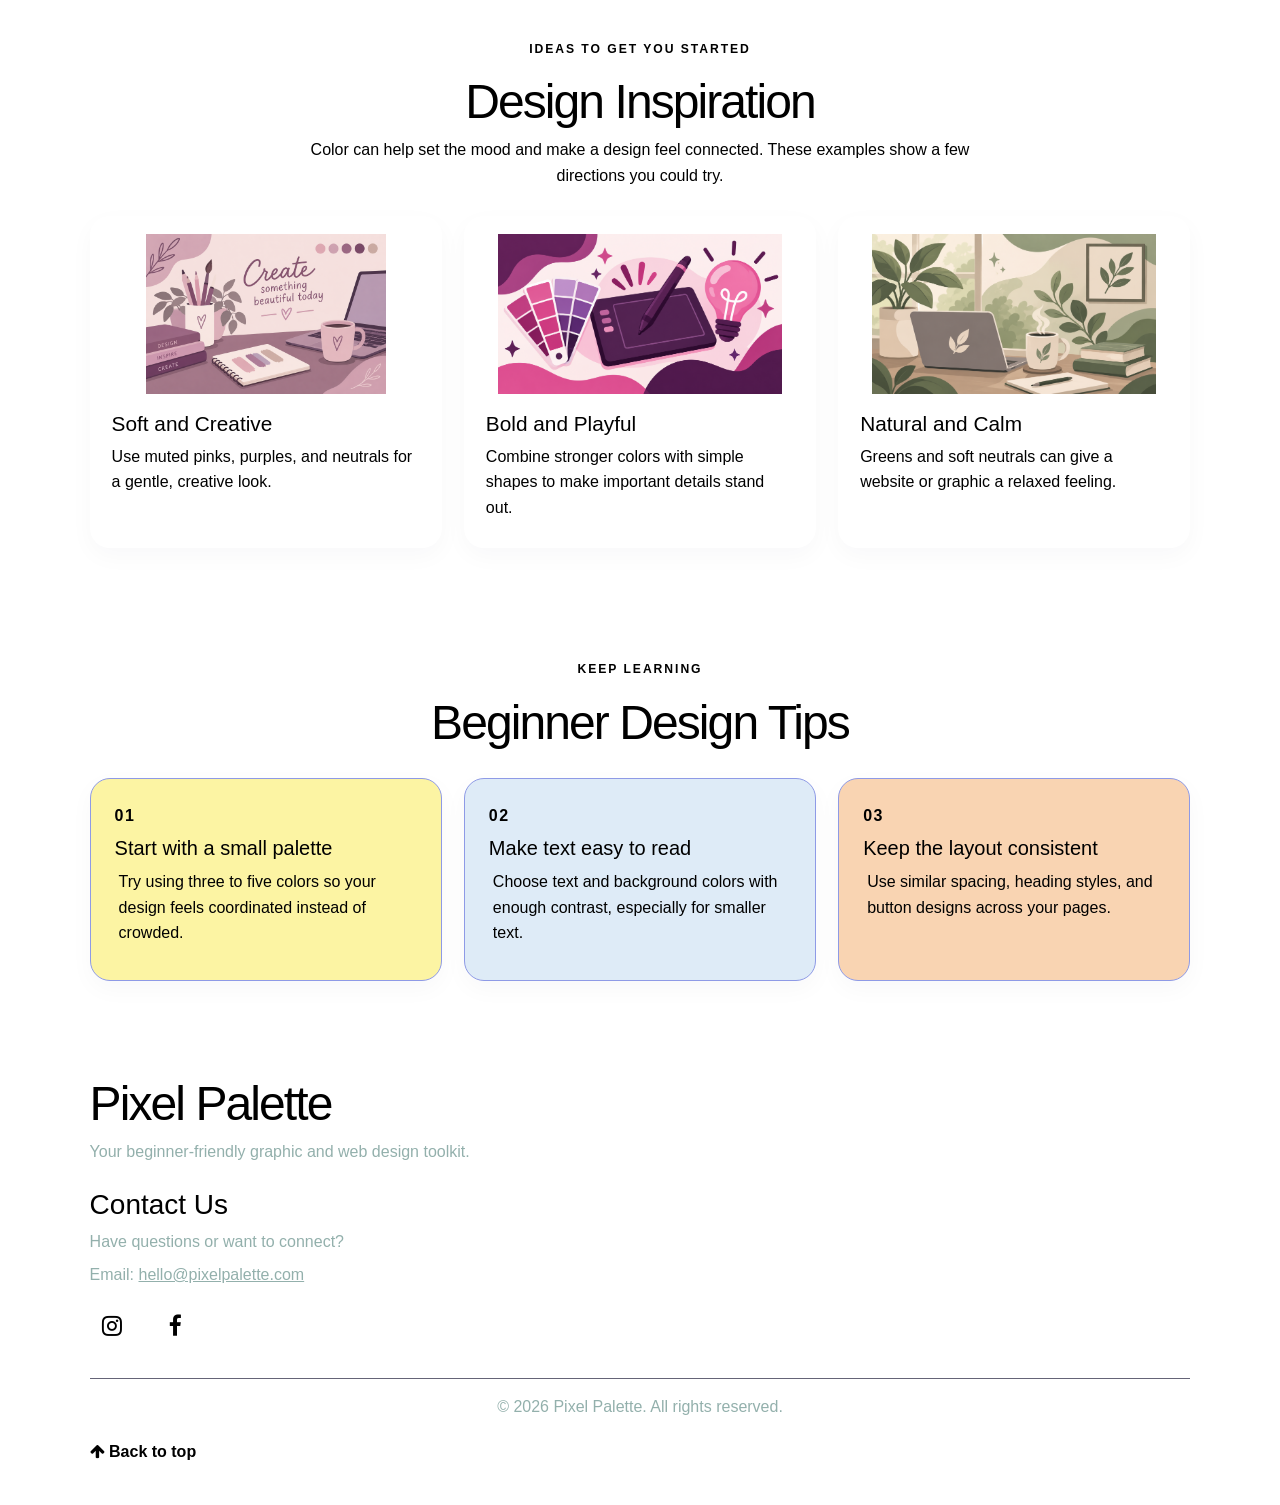
==== commit ba776015: "Add files via upload" ====
--- a/index.html
+++ b/index.html
@@ -31,79 +31,89 @@
 </header>
 <div>
     <nav class="w3-container" aria-label="Main navigation">
-    <ul class="nav my-nav">
-
-        <li class="nav-item">
-            <a class="nav-link active" href="#home">
-                <i class="fa fa-home" aria-hidden="true"></i> Home
-            </a>
-        </li>
-
-        <li class="nav-item">
-            <a class="nav-link" href="#color-lab">
-                <i class="fa fa-tint" aria-hidden="true"></i> Color Lab
-            </a>
-        </li>
-
-        <li class="nav-item">
-            <a class="nav-link" href="#gallery">
-                <i class="fa fa-picture-o" aria-hidden="true"></i> Inspiration
-            </a>
-        </li>
-
-        <li class="nav-item">
-            <a class="nav-link" href="#tips">
-                <i class="fa fa-lightbulb-o" aria-hidden="true"></i> Design Tips
-            </a>
-        </li>
-
-        <!-- Hamburger Menu Button -->
-        <li class="nav-item menu-nav-item">
+        <ul class="nav my-nav">
+
+            <li class="nav-item">
+                <a class="nav-link" href="#color-lab">
+                    <i class="fa fa-tint" aria-hidden="true"></i> Color Lab
+                </a>
+            </li>
+
+            <li class="nav-item">
+                <a class="nav-link" href="#gallery">
+                    <i class="fa fa-picture-o" aria-hidden="true"></i> Inspiration
+                </a>
+            </li>
+
+            <li class="nav-item">
+                <a class="nav-link" href="#tips">
+                    <i class="fa fa-lightbulb-o" aria-hidden="true"></i> Design Tips
+                </a>
+            </li>
+
+            <!-- Hamburger Menu Button -->
+            <li class="nav-item menu-nav-item">
+                <button type="button"
+                    id="menu-toggle"
+                    class="menu-toggle"
+                    aria-label="Open pages menu"
+                    aria-expanded="false"
+                    aria-controls="pages-menu">
+                    <i class="fa fa-bars" aria-hidden="true"></i>
+                </button>
+            </li>
+
+        </ul>
+    </nav>
+
+    <!-- Hidden Pages Menu -->
+    <nav id="pages-menu" class="pages-menu"
+        aria-label="Additional pages" hidden>
+
+        <div class="menu-header">
+            <h2>Explore Pixel Palette</h2>
+
             <button type="button"
-                id="menu-toggle"
-                class="menu-toggle"
-                aria-label="Open pages menu"
-                aria-expanded="false"
-                aria-controls="pages-menu">
-                <i class="fa fa-bars" aria-hidden="true"></i>
+                id="menu-close"
+                class="menu-close"
+                aria-label="Close pages menu">
+                <i class="fa fa-times" aria-hidden="true"></i>
             </button>
-        </li>
-
-    </ul>
-</nav>
-
-<!-- Hidden Pages Menu -->
-<nav id="pages-menu" class="pages-menu"
-    aria-label="Additional pages" hidden>
-
-    <div class="menu-header">
-        <h2>Explore Pixel Palette</h2>
-
-        <button type="button"
-            id="menu-close"
-            class="menu-close"
-            aria-label="Close pages menu">
-            <i class="fa fa-times" aria-hidden="true"></i>
-        </button>
-    </div>
-
-    <p class="menu-heading">Explore More</p>
-
-    <a href="About.html">
-        <i class="fa fa-info-circle" aria-hidden="true"></i>
-        About
-    </a>
-
-    <a href="Inspiration.html">
-        <i class="fa fa-picture-o" aria-hidden="true"></i>
-        Get Inspiration
-    </a>
-
-    <a href="CreatePalette.html">
-        <i class="fa fa-paint-brush" aria-hidden="true"></i>
-        Make Your Own Palette
-    </a>
-	</div>
+        </div>
+
+        <p class="menu-heading">Explore More</p>
+
+        <a href="index.html">
+            <i class="fa fa-home" aria-hidden="true"></i>
+            Home
+        </a>
+		
+        <a href="Inspiration.html">
+            <i class="fa fa-picture-o" aria-hidden="true"></i>
+            Get Inspiration
+        </a>
+
+        <a href="CreatePalette.html">
+            <i class="fa fa-paint-brush" aria-hidden="true"></i>
+            Make Your Own Palette
+        </a>
+
+        <a href="ColorTheory.html">
+            <i class="fa fa-tint" aria-hidden="true"></i>
+            Color Theory
+        </a>
+
+        <a href="Typography.html">
+            <i class="fa fa-font" aria-hidden="true"></i>
+            Typography & Fonts
+        </a>
+		<a href="About.html">
+            <i class="fa fa-info-circle" aria-hidden="true"></i>
+            About
+        </a>
+
+    </nav>
+</div>
 
     <main id="main-content" tabindex="-1">
 
--- a/Final.css
+++ b/Final.css
@@ -749,6 +749,1802 @@
     background-color: #FFC5D3;
     color: #24243E;
 }
+/* General About Page */
+
+.about-page {
+    background-color: #FFFFFF;
+}
+
+/* About Hero */
+
+.about-page .about-hero {
+    display: flex;
+    align-items: center;
+    justify-content: space-between;
+    gap: 30px;
+    width: 90%;
+    max-width: 1150px;
+    min-height: 390px;
+    margin: 45px auto;
+    padding: 55px clamp(25px, 6vw, 75px);
+    background:
+        radial-gradient(circle at 85% 20%, #F4C95D55, transparent 25%),
+        linear-gradient(120deg, #DDF0EE, #F7DDE6);
+    border-radius: 30px;
+    box-shadow: 0 12px 35px #24243E12;
+}
+
+.about-hero-content {
+    flex: 1;
+    max-width: 560px;
+}
+
+.about-hero-content h2 {
+    font-size: clamp(2.5rem, 5vw, 4rem);
+    line-height: 1.05;
+    margin: 12px 0 18px;
+}
+
+.about-hero-content h2 span {
+    color: #176B67;
+}
+
+.about-hero-content > p:not(.eyebrow) {
+    max-width: 500px;
+    color: #656477;
+    font-size: 1.1rem;
+}
+
+.about-hero-content .eyebrow {
+    color: #9B3A62;
+}
+
+.about-hero-content .button {
+    margin-top: 20px;
+}
+
+/* Decorative Hero Artwork */
+
+.about-hero-art {
+    position: relative;
+    display: flex;
+    align-items: center;
+    justify-content: center;
+    flex: 0 0 270px;
+    height: 250px;
+}
+
+.art-circle {
+    position: absolute;
+    display: block;
+    border-radius: 50%;
+}
+
+.circle-one {
+    width: 190px;
+    height: 190px;
+    background: #F4C95D;
+}
+
+.circle-two {
+    width: 115px;
+    height: 115px;
+    right: 5px;
+    top: 0;
+    background: #F47C6B;
+}
+
+.circle-three {
+    width: 85px;
+    height: 85px;
+    left: 0;
+    bottom: 5px;
+    background: #8E9AE6;
+}
+
+.art-brush {
+    position: relative;
+    z-index: 2;
+    color: #24243E;
+    font-size: 95px;
+    transform: rotate(-15deg);
+}
+
+.art-drop {
+    position: absolute;
+    z-index: 3;
+    right: 18px;
+    bottom: 35px;
+    color: #176B67;
+    font-size: 45px;
+}
+
+.art-star {
+    position: absolute;
+    z-index: 3;
+    color: #24243E;
+    font-size: 35px;
+}
+
+.star-one {
+    top: 5px;
+    left: 25px;
+}
+
+.star-two {
+    right: 0;
+    bottom: 5px;
+    font-size: 45px;
+}
+
+/* Section Headings */
+
+.about-page .section {
+    padding-top: 65px;
+    padding-bottom: 65px;
+}
+
+.about-page .section-heading {
+    margin-bottom: 35px;
+}
+
+.about-page .section-heading > p:not(.eyebrow) {
+    color: #656477;
+    font-size: 1.05rem;
+}
+
+/* Welcome Section */
+
+.about-intro {
+    background: #FFF8EF;
+}
+
+.welcome-card {
+    max-width: 900px;
+    margin: auto;
+    padding: 35px 40px;
+    border-radius: 22px;
+    background: #E2F0EC;
+    border: 1px solid #77C9C2;
+    box-shadow: 0 10px 25px #24243E0D;
+}
+
+.welcome-card p {
+    color: #42465A;
+    font-size: 1.05rem;
+    line-height: 1.8;
+}
+
+/* Purpose Cards */
+.about-purpose {
+    background: #FFF0F5;
+}
+.purpose-grid {
+    display: grid;
+    grid-template-columns: repeat(3, minmax(0, 1fr));
+    gap: 22px;
+    max-width: 1050px;
+    margin: auto;
+}
+
+.purpose-card {
+    min-height: 225px;
+    padding: 28px !important;
+    border: 1px solid #E8E4DD;
+    border-radius: 22px;
+    background: #FFFFFF;
+    box-shadow: 0 8px 25px #24243E0D;
+    transition: transform .25s ease, box-shadow .25s ease;
+}
+
+.purpose-card:nth-child(1) {
+    background: #FBE2DA;
+}
+
+.purpose-card:nth-child(2) {
+    background: #E6E8FC;
+}
+
+.purpose-card:nth-child(3) {
+    background: #DDF0E8;
+}
+
+.purpose-card:hover {
+    transform: translateY(-7px);
+    box-shadow: 0 14px 30px #24243E18;
+}
+
+.purpose-card h3 {
+    margin: 10px 0;
+    font-size: 1.35rem;
+}
+
+.purpose-card p {
+    color: #42465A;
+}
+
+/* Explore Section */
+
+.about-explore {
+    background: #DEEBF7;
+}
+
+.about-page .feature-card {
+    padding: 22px;
+    border-radius: 22px;
+    background: #FFFFFF;
+    border: 1px solid #E8E4DD;
+    box-shadow: 0 8px 24px #24243E12;
+    transition: transform .25s ease, box-shadow .25s ease;
+}
+
+/* Different Background Colors for Explore Cards */
+
+.about-explore .feature-card:nth-child(1) {
+    background: #9ECAE1;
+}
+
+.about-explore .feature-card:nth-child(2) {
+    background: #FFB6C1;
+}
+
+.about-explore .feature-card:nth-child(3) {
+    background: #E8BCF0;
+}
+
+.about-page .feature-card:hover {
+    transform: translateY(-6px);
+    box-shadow: 0 14px 30px #24243E18;
+}
+
+.about-page .feature-art {
+    height: 150px;
+    background: linear-gradient(135deg, #DDF0EE, #E6E8FC);
+    color: #176B67;
+    font-size: 1.2rem;
+}
+
+.about-page .feature-card:nth-child(2) .feature-art {
+    background: linear-gradient(135deg, #FBE2DA, #F7DDE6);
+    color: #9B3A62;
+}
+
+.about-page .feature-card:nth-child(3) .feature-art {
+    background: linear-gradient(135deg, #FCF4C9, #F4C95D);
+    color: #624A72;
+}
+
+/* Audience Section */
+
+.about-audience {
+    background: #F8F8FF;
+}
+
+.about-audience .feature-card {
+    min-height: 180px;
+    background: #FFF8EF;
+    border-top: 5px solid #77C9C2;
+}
+
+.about-audience .feature-card:nth-child(2) {
+    border-top-color: #F47C6B;
+}
+
+.about-audience .feature-card:nth-child(3) {
+    border-top-color: #8E9AE6;
+}
+
+/* Audience Icons */
+
+.about-audience .feature-card h3 i {
+    margin-right: 8px;
+    color: #176B67;
+}
+
+/* Final Call to Action */
+
+.about-cta {
+    background: linear-gradient(135deg, #DDF0EE, #F7DDE6);
+}
+
+.about-cta .section-heading {
+    max-width: 750px;
+    padding: 30px;
+    border-radius: 25px;
+}
+
+.about-cta .button {
+    margin-top: 20px;
+}
+
+/* Responsive About Page */
+
+@media (max-width: 760px) {
+
+    .about-page .about-hero {
+        flex-direction: column;
+        text-align: center;
+        padding: 40px 25px;
+    }
+
+    .about-hero-content {
+        max-width: 100%;
+    }
+
+    .about-hero-content > p:not(.eyebrow) {
+        margin-left: auto;
+        margin-right: auto;
+    }
+
+    .about-hero-art {
+        flex-basis: auto;
+        width: 100%;
+        height: 210px;
+    }
+
+    .purpose-grid {
+        grid-template-columns: 1fr;
+    }
+
+    .welcome-card {
+        padding: 25px;
+    }
+
+}
+/* General Typography Page */
+
+.typography-page {
+    background-color: #FFFFFF;
+}
+
+/* Typography Hero */
+
+.typography-page .typography-hero {
+    display: flex;
+    align-items: center;
+    justify-content: space-between;
+    gap: 30px;
+    width: 90%;
+    max-width: 1150px;
+    min-height: 390px;
+    margin: 45px auto;
+    padding: 55px clamp(25px, 6vw, 75px);
+    background:
+        radial-gradient(circle at 85% 20%, #F4C95D55, transparent 25%),
+        linear-gradient(120deg, #E6E8FC, #F7DDE6);
+    border-radius: 30px;
+    box-shadow: 0 12px 35px #24243E12;
+}
+
+.typography-hero-content {
+    flex: 1;
+    max-width: 570px;
+}
+
+.typography-hero-content h2 {
+    font-size: clamp(2.5rem, 5vw, 4rem);
+    line-height: 1.05;
+    margin: 12px 0 18px;
+}
+
+.typography-hero-content h2 span {
+    color: #9B3A62;
+}
+
+.typography-hero-content > p:not(.eyebrow) {
+    max-width: 500px;
+    color: #656477;
+    font-size: 1.1rem;
+}
+
+.typography-hero-content .eyebrow {
+    color: #9B3A62;
+}
+
+/* Hero Artwork */
+
+.typography-hero-art {
+    position: relative;
+    display: flex;
+    align-items: center;
+    justify-content: center;
+    flex: 0 0 270px;
+    height: 250px;
+}
+
+.font-circle {
+    position: absolute;
+    display: block;
+    border-radius: 50%;
+}
+
+.font-circle-one {
+    width: 190px;
+    height: 190px;
+    background: #F4C95D;
+}
+
+.font-circle-two {
+    width: 115px;
+    height: 115px;
+    right: 5px;
+    top: 0;
+    background: #F47C6B;
+}
+
+.font-circle-three {
+    width: 85px;
+    height: 85px;
+    left: 0;
+    bottom: 5px;
+    background: #77C9C2;
+}
+
+.hero-letter {
+    position: relative;
+    z-index: 2;
+    color: #24243E;
+    font-family: 'Playfair Display', serif;
+    font-size: 100px;
+    font-weight: 700;
+}
+
+.font-star {
+    position: absolute;
+    z-index: 3;
+    color: #24243E;
+    font-size: 35px;
+}
+
+.font-star-one {
+    top: 5px;
+    left: 25px;
+}
+
+.font-star-two {
+    right: 0;
+    bottom: 5px;
+    font-size: 45px;
+}
+
+/* Typography Section Headings */
+
+.typography-page .section {
+    padding-top: 65px;
+    padding-bottom: 65px;
+}
+
+.typography-page .section-heading {
+    margin-bottom: 35px;
+}
+
+.typography-page .section-heading > p:not(.eyebrow) {
+    color: #656477;
+    font-size: 1.05rem;
+}
+
+/* Introduction */
+
+.typography-intro {
+    background: #FFF8EF;
+}
+
+.typography-welcome {
+    display: flex;
+    align-items: center;
+    gap: 30px;
+    max-width: 950px;
+    margin: auto;
+    padding: 35px;
+    background: #E2F0EC;
+    border: 1px solid #77C9C2;
+    border-radius: 22px;
+    box-shadow: 0 10px 25px #24243E0D;
+}
+
+.typography-welcome-icon {
+    display: flex;
+    align-items: center;
+    justify-content: center;
+    flex: 0 0 120px;
+    height: 120px;
+    color: #176B67;
+    background: #FFFFFF;
+    border-radius: 20px;
+}
+
+.typography-welcome h3 {
+    margin-bottom: 15px;
+    font-size: 1.5rem;
+}
+
+.typography-welcome p {
+    color: #42465A;
+    line-height: 1.8;
+}
+
+/* Font Categories */
+
+.font-categories {
+    background: #F8F8FF;
+}
+
+.font-category-grid {
+    display: grid;
+    grid-template-columns: repeat(4, minmax(0, 1fr));
+    gap: 20px;
+    max-width: 1200px;
+    margin: auto;
+}
+
+.font-category-card {
+    padding: 20px;
+    border: 1px solid #E8E4DD;
+    border-radius: 22px;
+    background: #FFFFFF;
+    box-shadow: 0 8px 24px #24243E0D;
+    transition: transform .25s ease, box-shadow .25s ease;
+}
+
+.font-category-card:hover {
+    transform: translateY(-7px);
+    box-shadow: 0 14px 30px #24243E18;
+}
+
+.font-preview {
+    display: flex;
+    align-items: center;
+    justify-content: center;
+    height: 145px;
+    margin-bottom: 20px;
+    border-radius: 16px;
+    font-size: 5rem;
+    color: #24243E;
+}
+
+.serif-preview {
+    background: #FBE2DA;
+    font-family: 'Playfair Display', serif;
+}
+
+.sans-preview {
+    background: #DDF0E8;
+    font-family: 'DM Sans', sans-serif;
+    font-weight: 700;
+}
+
+.script-preview {
+    background: #F7DDE6;
+    font-family: 'Dancing Script', cursive;
+    font-weight: 700;
+}
+
+.display-preview {
+    background: #E6E8FC;
+    font-family: 'Oswald', sans-serif;
+    font-weight: 700;
+}
+
+.font-label {
+    color: #9B3A62;
+    font-size: .75rem;
+    font-weight: 700;
+    letter-spacing: .12em;
+}
+
+.font-category-card h3 {
+    margin: 10px 0;
+    font-size: 1.5rem;
+}
+
+.font-category-card > p {
+    color: #656477;
+    font-size: .9rem;
+    line-height: 1.7;
+}
+
+.font-category-card .font-example {
+    padding-top: 12px;
+    margin-top: 15px;
+    border-top: 1px solid #E8E4DD;
+    color: #176B67;
+    font-size: .82rem;
+    font-weight: 600;
+}
+
+/* Font Pairing */
+
+.font-pairing {
+    background: #FFF0F5;
+}
+
+.pairing-grid {
+    display: grid;
+    grid-template-columns: repeat(3, minmax(0, 1fr));
+    gap: 22px;
+    max-width: 1100px;
+    margin: auto;
+}
+
+.pairing-card {
+    padding: 28px;
+    background: #FFFFFF;
+    border: 1px solid #E8E4DD;
+    border-radius: 22px;
+    box-shadow: 0 8px 24px #24243E0D;
+}
+
+.pairing-number {
+    color: #9B3A62;
+    font-size: .75rem;
+    font-weight: 700;
+    letter-spacing: .12em;
+}
+
+.pairing-card h3 {
+    min-height: 75px;
+    display: flex;
+    align-items: center;
+    margin: 20px 0 8px;
+    font-size: 2rem;
+}
+
+.pairing-playfair {
+    font-family: 'Playfair Display', serif;
+}
+
+.pairing-oswald {
+    font-family: 'Oswald', sans-serif;
+}
+
+.pairing-script {
+    font-family: 'Dancing Script', cursive;
+    font-size: 2.5rem !important;
+}
+
+.pairing-dm {
+    color: #176B67;
+    font-weight: 700;
+}
+
+.pairing-card > p:not(.pairing-dm) {
+    color: #656477;
+    line-height: 1.7;
+}
+
+.pairing-tags {
+    display: flex;
+    flex-wrap: wrap;
+    gap: 8px;
+    margin-top: 20px;
+}
+
+.pairing-tags span {
+    padding: 6px 13px;
+    border-radius: 30px;
+    background: #E6E8FC;
+    color: #42465A;
+    font-size: .8rem;
+    font-weight: 600;
+}
+
+.pairing-reminder {
+    display: flex;
+    align-items: center;
+    gap: 15px;
+    max-width: 1000px;
+    margin: 30px auto 0;
+    padding: 20px 25px;
+    background: #FFF4B0;
+    border-radius: 16px;
+}
+
+.pairing-reminder i {
+    color: #24243E;
+    font-size: 30px;
+}
+
+.pairing-reminder p {
+    margin: 0;
+    color: #24243E;
+}
+
+/* Font Playground */
+
+.font-playground {
+    background: #DEEBF7;
+}
+
+.playground-card {
+    max-width: 950px;
+    margin: auto;
+    padding: 30px;
+    background: #FFFFFF;
+    border: 1px solid #E8E4DD;
+    border-radius: 24px;
+    box-shadow: 0 10px 30px #24243E12;
+}
+
+.playground-controls {
+    display: grid;
+    grid-template-columns: repeat(3, minmax(0, 1fr));
+    gap: 18px;
+}
+
+.control-group {
+    display: flex;
+    flex-direction: column;
+    gap: 8px;
+}
+
+.control-group label,
+.playground-text-control label {
+    color: #24243E;
+    font-weight: 700;
+}
+
+.control-group select,
+.playground-text-control input {
+    width: 100%;
+    min-height: 45px;
+    padding: 10px;
+    border: 1px solid #D5D1E9;
+    border-radius: 10px;
+    background: #FFF8EF;
+    color: #24243E;
+    font: 500 .95rem 'DM Sans', sans-serif;
+}
+
+.playground-preview {
+    display: flex;
+    flex-direction: column;
+    align-items: center;
+    justify-content: center;
+    min-height: 210px;
+    margin: 30px 0;
+    padding: 25px;
+    background: #F8F8FF;
+    border: 2px dashed #C8B6E2;
+    border-radius: 18px;
+    text-align: center;
+    overflow-wrap: anywhere;
+}
+
+.preview-label {
+    margin-bottom: 20px;
+    color: #9B3A62;
+    font-size: .72rem;
+    font-weight: 700;
+    letter-spacing: .15em;
+}
+
+#font-preview {
+    max-width: 100%;
+    margin: 0;
+    color: #24243E;
+    font-family: 'DM Sans', sans-serif;
+    font-size: 36px;
+    font-weight: 700;
+}
+
+.playground-text-control {
+    display: flex;
+    flex-direction: column;
+    gap: 8px;
+}
+
+.playground-reset {
+    margin-top: 20px;
+    background: #D5D1E9;
+    color: #24243E;
+}
+
+.playground-reset:hover {
+    background: #F7C8D3;
+}
+
+/* Typography Tips */
+
+.typography-tips {
+    background: #F8F8FF;
+}
+
+.typography-tips-grid {
+    display: grid;
+    grid-template-columns: repeat(4, minmax(0, 1fr));
+    gap: 20px;
+    max-width: 1150px;
+    margin: auto;
+}
+
+.typography-tip-card {
+    padding: 24px;
+    background: #D4A8E1;
+    border: 1px solid #F2F2F3;
+    border-radius: 20px;
+    transition: transform .25s ease, box-shadow .25s ease;
+}
+
+.typography-tip-card:nth-child(2) {
+    background: #F6C1E4;
+}
+
+.typography-tip-card:nth-child(3) {
+    background: #C5D6F1;
+}
+
+.typography-tip-card:nth-child(4) {
+    background: #C9EEE9;
+}
+
+.typography-tip-card:hover {
+    transform: translateY(-7px);
+    box-shadow: 0 12px 25px #24243E18;
+}
+
+.typography-tip-card h3 {
+    margin-bottom: 12px;
+    font-size: 1.2rem;
+}
+
+.typography-tip-card p {
+    margin: 0;
+    color: #3E3540;
+    font-size: .95rem;
+    line-height: 1.7;
+}
+
+/* Typography CTA */
+
+.typography-cta {
+    background: linear-gradient(135deg, #DDF0EE, #F7DDE6);
+}
+
+.typography-cta .section-heading {
+    max-width: 750px;
+    padding: 30px;
+}
+
+.typography-cta .button {
+    display: inline-flex;
+    align-items: center;
+    justify-content: center;
+    gap: 8px;
+    padding: 16px 32px;
+    border: 3px solid #CD9FA0;
+    border-radius: 50px;
+    background: #F7C8D3;
+    color: #B46A72;
+    box-shadow: 0 5px 15px #24243E20;
+}
+
+.typography-cta .button:hover {
+    background: #F2C1A3;
+    border-color: #B46A72;
+    transform: translateY(-3px);
+}
+
+/* Responsive Typography Page */
+
+@media (max-width: 1000px) {
+
+    .font-category-grid,
+    .typography-tips-grid {
+        grid-template-columns: repeat(2, minmax(0, 1fr));
+    }
+
+}
+
+@media (max-width: 760px) {
+
+    .typography-page .typography-hero {
+        flex-direction: column;
+        text-align: center;
+        padding: 40px 25px;
+    }
+
+    .typography-hero-content {
+        max-width: 100%;
+    }
+
+    .typography-hero-content > p:not(.eyebrow) {
+        margin-left: auto;
+        margin-right: auto;
+    }
+
+    .typography-hero-art {
+        flex-basis: auto;
+        width: 100%;
+        height: 210px;
+    }
+
+    .typography-welcome {
+        flex-direction: column;
+        text-align: center;
+        padding: 25px;
+    }
+
+    .font-category-grid,
+    .pairing-grid,
+    .typography-tips-grid {
+        grid-template-columns: 1fr;
+    }
+
+    .playground-controls {
+        grid-template-columns: 1fr;
+    }
+
+}
+
+@media (max-width: 420px) {
+
+    .typography-page .typography-hero {
+        width: 94%;
+        padding: 30px 18px;
+    }
+
+    .typography-hero-content h2 {
+        font-size: 2.3rem;
+    }
+
+    .typography-hero-art {
+        transform: scale(.85);
+    }
+
+    .typography-page .section {
+        padding: 45px 18px;
+    }
+
+    .playground-card {
+        padding: 18px;
+    }
+
+    .pairing-card {
+        padding: 22px;
+    }
+
+}
+
+/* Reduced Motion */
+
+@media (prefers-reduced-motion: reduce) {
+
+    .font-category-card,
+    .typography-tip-card {
+        transition: none;
+    }
+
+}
+.feature-art img {
+    width: 100%;
+    height: 100%;
+    object-fit: contain;
+    display: block;
+}
+/* Typography Hero */
+
+.typography-hero {
+    display: flex;
+    align-items: center;
+    justify-content: space-between;
+    gap: 30px;
+	background: #C8A2C8;
+}
+
+.typography-hero-content {
+    flex: 1;
+}
+
+.typography-hero-art {
+    flex: 0 0 300px;
+    max-width: 300px;
+}
+
+.typography-hero-art img {
+    display: block;
+    width: 100%;
+    height: auto;
+    border-radius: 20px;
+}
+.hero.typography-hero {
+    background: #E5D9F2 !important;
+}
+/* Color Theory Hero */
+
+.color-theory-hero {
+    display: grid;
+    grid-template-columns: 1.1fr 0.9fr;
+    align-items: center;
+    gap: 30px;
+    padding: 65px 7%;
+    overflow: hidden;
+    background: linear-gradient(135deg, #FCEAF3, #E8E4F7, #E4F5F0);
+    border-radius: 20px;
+}
+
+.color-theory-hero-content h2 {
+    font-family: 'Space Grotesk', sans-serif;
+    font-size: clamp(2.2rem, 5vw, 3.8rem);
+    font-weight: 700;
+    line-height: 1.15;
+    color: #24243E;
+}
+
+.color-theory-hero-content h2 span {
+    color: #9B3A62;
+}
+
+.color-theory-hero-content > p:not(.eyebrow) {
+    max-width: 550px;
+    line-height: 1.8;
+    color: #656477;
+    margin: 20px 0;
+}
+
+.color-theory-hero-art {
+    position: relative;
+    min-height: 320px;
+    display: flex;
+    align-items: center;
+    justify-content: center;
+}
+
+.hero-color-circle {
+    position: absolute;
+    border-radius: 50%;
+    opacity: 0.92;
+}
+
+.hero-circle-one {
+    width: 180px;
+    height: 180px;
+    background: #F47C6B;
+    top: 35px;
+    left: 18%;
+}
+
+.hero-circle-two {
+    width: 155px;
+    height: 155px;
+    background: #77C9C2;
+    top: 65px;
+    right: 12%;
+}
+
+.hero-circle-three {
+    width: 150px;
+    height: 150px;
+    background: #A98CC3;
+    bottom: 20px;
+    left: 30%;
+}
+
+.hero-circle-four {
+    width: 85px;
+    height: 85px;
+    background: #F4C95D;
+    bottom: 15px;
+    right: 12%;
+}
+
+.hero-color-star {
+    position: absolute;
+    top: 15px;
+    right: 25%;
+    color: #9B3A62;
+    font-size: 45px;
+}
+
+.hero-color-star.star-two {
+    top: auto;
+    right: auto;
+    left: 8%;
+    bottom: 30px;
+    font-size: 35px;
+}
+
+
+/* Introduction */
+
+.theory-welcome {
+    display: grid;
+    grid-template-columns: 130px 1fr;
+    gap: 30px;
+    align-items: center;
+    padding: 35px;
+    background: #FDFCFA;
+    border-radius: 18px;
+    border: 1px solid #E8E4DD;
+}
+
+.theory-welcome-icon {
+    width: 115px;
+    height: 115px;
+    display: flex;
+    align-items: center;
+    justify-content: center;
+    border-radius: 50%;
+    color: #9B3A62;
+    background: #FCEAF3;
+}
+
+.theory-welcome h3 {
+    font-family: 'Space Grotesk', sans-serif;
+    color: #24243E;
+    font-weight: 700;
+}
+
+.theory-welcome p {
+    color: #656477;
+    line-height: 1.8;
+}
+
+
+/* Color Wheel */
+
+.color-wheel-layout {
+    display: grid;
+    grid-template-columns: 1fr 1fr;
+    gap: 55px;
+    align-items: center;
+    padding: 35px;
+    background: #FDFCFA;
+    border-radius: 20px;
+}
+
+.color-wheel-art {
+    text-align: center;
+}
+
+.color-wheel-graphic {
+    width: min(100%, 340px);
+    aspect-ratio: 1;
+    margin: 0 auto;
+    position: relative;
+    border-radius: 50%;
+    background: conic-gradient(
+        #E53935 0deg 30deg,
+        #F57C35 30deg 60deg,
+        #FDD835 60deg 90deg,
+        #9CCC65 90deg 120deg,
+        #43A047 120deg 150deg,
+        #26A69A 150deg 180deg,
+        #29B6F6 180deg 210deg,
+        #3F51B5 210deg 240deg,
+        #673AB7 240deg 270deg,
+        #AB47BC 270deg 300deg,
+        #EC407A 300deg 330deg,
+        #E53935 330deg 360deg
+    );
+    box-shadow: 0 12px 30px rgba(36, 36, 62, 0.13);
+}
+
+.wheel-center {
+    position: absolute;
+    width: 36%;
+    height: 36%;
+    background: #FDFCFA;
+    border-radius: 50%;
+    top: 50%;
+    left: 50%;
+    transform: translate(-50%, -50%);
+    display: flex;
+    flex-direction: column;
+    align-items: center;
+    justify-content: center;
+    color: #24243E;
+    font-family: 'Space Grotesk', sans-serif;
+    box-shadow: 0 3px 12px rgba(36, 36, 62, 0.1);
+}
+
+.wheel-center span {
+    font-size: 0.75rem;
+    letter-spacing: 3px;
+}
+
+.wheel-center strong {
+    font-size: 1.2rem;
+}
+
+.wheel-caption {
+    color: #656477;
+    font-size: 0.9rem;
+    margin-top: 20px;
+}
+
+.wheel-information {
+    display: flex;
+    flex-direction: column;
+    gap: 20px;
+}
+
+.wheel-info-card {
+    display: flex;
+    align-items: flex-start;
+    gap: 18px;
+    padding: 20px;
+    border-radius: 14px;
+    background: white;
+    border: 1px solid #E8E4DD;
+}
+
+.wheel-info-card h3 {
+    font-family: 'Space Grotesk', sans-serif;
+    font-size: 1.2rem;
+    font-weight: 700;
+    color: #24243E;
+}
+
+.wheel-info-card p {
+    color: #656477;
+    line-height: 1.7;
+    margin-bottom: 0;
+}
+
+.wheel-dot {
+    width: 23px;
+    height: 23px;
+    min-width: 23px;
+    border-radius: 50%;
+    margin-top: 3px;
+}
+
+.primary-dot {
+    background: #E85D5D;
+}
+
+.secondary-dot {
+    background: #8D70B5;
+}
+
+.tertiary-dot {
+    background: #77C9C2;
+}
+
+
+/* Color Properties */
+
+.property-grid {
+    display: grid;
+    grid-template-columns: repeat(3, minmax(0, 1fr));
+    gap: 22px;
+}
+
+.property-card {
+    padding: 22px;
+    background: #FDFCFA;
+    border: 1px solid #E8E4DD;
+    border-radius: 18px;
+    transition: transform 0.3s ease, box-shadow 0.3s ease;
+}
+
+.property-card:hover {
+    transform: translateY(-6px);
+    box-shadow: 0 12px 25px rgba(36, 36, 62, 0.09);
+}
+
+.property-art {
+    min-height: 160px;
+    display: flex;
+    align-items: center;
+    justify-content: center;
+    border-radius: 13px;
+    margin-bottom: 20px;
+}
+
+.property-art span {
+    font-family: 'Space Grotesk', sans-serif;
+    font-size: 1.7rem;
+    font-weight: 700;
+    color: white;
+    letter-spacing: 3px;
+}
+
+.hue-art {
+    background: linear-gradient(120deg, #F47C6B, #F4C95D, #77C9C2, #8E9AE6);
+}
+
+.saturation-art {
+    background: linear-gradient(90deg, #D9C7D0, #C2185B);
+}
+
+.value-art {
+    background: linear-gradient(90deg, #24243E, #8E9AE6, #FFFFFF);
+}
+
+.property-card h3 {
+    font-family: 'Space Grotesk', sans-serif;
+    color: #24243E;
+    font-weight: 700;
+    margin-top: 12px;
+}
+
+.property-card p {
+    color: #656477;
+    line-height: 1.7;
+}
+
+
+/* Color Harmonies */
+
+.harmony-grid {
+    display: grid;
+    grid-template-columns: repeat(2, minmax(0, 1fr));
+    gap: 24px;
+}
+
+.harmony-card {
+    padding: 24px;
+    border-radius: 18px;
+    background: #FDFCFA;
+    border: 1px solid #E8E4DD;
+    transition: transform 0.3s ease;
+}
+
+.harmony-card:hover {
+    transform: translateY(-5px);
+}
+
+.harmony-swatches {
+    height: 125px;
+    display: flex;
+    overflow: hidden;
+    border-radius: 13px;
+    margin-bottom: 20px;
+}
+
+.harmony-swatches span {
+    flex: 1;
+}
+
+.complementary-swatches span:first-child {
+    background: #4267AC;
+}
+
+.complementary-swatches span:last-child {
+    background: #F47C6B;
+}
+
+.analogous-swatches span:nth-child(1) {
+    background: #4267AC;
+}
+
+.analogous-swatches span:nth-child(2) {
+    background: #77C9C2;
+}
+
+.analogous-swatches span:nth-child(3) {
+    background: #57966E;
+}
+
+.triadic-swatches span:nth-child(1) {
+    background: #E85D5D;
+}
+
+.triadic-swatches span:nth-child(2) {
+    background: #F4C95D;
+}
+
+.triadic-swatches span:nth-child(3) {
+    background: #4267AC;
+}
+
+.mono-swatches span:nth-child(1) {
+    background: #F7C8D3;
+}
+
+.mono-swatches span:nth-child(2) {
+    background: #D77E9A;
+}
+
+.mono-swatches span:nth-child(3) {
+    background: #8C3659;
+}
+
+.harmony-card h3 {
+    font-family: 'Space Grotesk', sans-serif;
+    font-weight: 700;
+    color: #24243E;
+    margin-top: 12px;
+}
+
+.harmony-card > p:not(.harmony-example) {
+    color: #656477;
+    line-height: 1.7;
+}
+
+.harmony-example {
+    color: #9B3A62;
+    font-weight: 700;
+    margin-bottom: 0;
+}
+
+
+/* Color Psychology */
+
+.psychology-grid {
+    display: grid;
+    grid-template-columns: repeat(3, minmax(0, 1fr));
+    gap: 22px;
+}
+
+.psychology-card {
+    padding: 18px;
+    text-align: center;
+    background: #FDFCFA;
+    border-radius: 17px;
+    border: 1px solid #E8E4DD;
+    transition: transform 0.3s ease;
+}
+
+.psychology-card:hover {
+    transform: translateY(-5px);
+}
+
+.psychology-color {
+    height: 125px;
+    display: flex;
+    align-items: center;
+    justify-content: center;
+    border-radius: 12px;
+    margin-bottom: 17px;
+}
+
+.psychology-color span {
+    color: white;
+    font-family: 'Space Grotesk', sans-serif;
+    font-weight: 700;
+    letter-spacing: 3px;
+}
+
+.red-color {
+    background: #D94B4B;
+}
+
+.orange-color {
+    background: #ED8A3C;
+}
+
+.yellow-color {
+    background: #E9C94E;
+}
+
+.green-color {
+    background: #57966E;
+}
+
+.blue-color {
+    background: #4267AC;
+}
+
+.purple-color {
+    background: #8E68AD;
+}
+
+.psychology-card h3 {
+    font-family: 'Space Grotesk', sans-serif;
+    font-weight: 700;
+    color: #24243E;
+}
+
+.psychology-card p {
+    color: #656477;
+    line-height: 1.7;
+    margin-bottom: 5px;
+}
+
+
+/* Interactive Color Harmony Lab */
+
+.theory-lab-card {
+    padding: 30px;
+    background: #FDFCFA;
+    border: 1px solid #E8E4DD;
+    border-radius: 20px;
+}
+
+.theory-lab-controls {
+    display: grid;
+    grid-template-columns: 1fr 1fr;
+    gap: 25px;
+    margin-bottom: 30px;
+}
+
+.theory-control-group {
+    display: flex;
+    flex-direction: column;
+    gap: 10px;
+}
+
+.theory-control-group label,
+.playground-text-control label {
+    color: #24243E;
+    font-weight: 700;
+}
+
+.theory-control-group input,
+.theory-control-group select {
+    width: 100%;
+    min-height: 48px;
+    padding: 8px 12px;
+    border: 1px solid #D8D3DE;
+    border-radius: 9px;
+    background: white;
+    color: #24243E;
+}
+
+.theory-control-group input[type="color"] {
+    height: 55px;
+    cursor: pointer;
+}
+
+.theory-lab-preview {
+    padding: 25px;
+    border-radius: 16px;
+    background: #F2EDF7;
+}
+
+.lab-preview-heading {
+    display: flex;
+    align-items: center;
+    justify-content: space-between;
+    gap: 15px;
+    margin-bottom: 20px;
+    color: #9B3A62;
+}
+
+.lab-preview-heading h3 {
+    color: #24243E;
+    font-family: 'Space Grotesk', sans-serif;
+    font-weight: 700;
+    margin-top: 7px;
+}
+
+.preview-label {
+    font-size: 0.75rem;
+    font-weight: 700;
+    letter-spacing: 2px;
+    color: #656477;
+}
+
+.lab-swatches {
+    display: grid;
+    grid-template-columns: repeat(4, minmax(0, 1fr));
+    gap: 15px;
+}
+
+.lab-swatch {
+    min-width: 0;
+    text-align: center;
+}
+
+.lab-swatch-color {
+    display: block;
+    width: 100%;
+    height: 125px;
+    border-radius: 12px;
+    margin-bottom: 12px;
+    border: 1px solid rgba(36, 36, 62, 0.08);
+}
+
+.lab-swatch code {
+    color: #24243E;
+    font-size: 0.85rem;
+    font-weight: 700;
+}
+
+.theory-lab-preview .status {
+    margin: 20px 0 0;
+    color: #656477;
+}
+
+.theory-lab-tip {
+    display: flex;
+    align-items: center;
+    gap: 17px;
+    margin-top: 25px;
+    padding: 20px;
+    border-radius: 13px;
+    background: #FCEAF3;
+    color: #9B3A62;
+}
+
+.theory-lab-tip i {
+    font-size: 1.8rem;
+    min-width: 30px;
+}
+
+.theory-lab-tip p {
+    margin: 0;
+    color: #656477;
+    line-height: 1.7;
+}
+
+
+/* Beginner Tips */
+
+.theory-tips-grid {
+    display: grid;
+    grid-template-columns: repeat(2, minmax(0, 1fr));
+    gap: 20px;
+}
+
+.theory-tip-card {
+    padding: 25px;
+    background: #FDFCFA;
+    border: 1px solid #E8E4DD;
+    border-radius: 16px;
+    transition: transform 0.3s ease, box-shadow 0.3s ease;
+}
+
+.theory-tip-card:hover {
+    transform: translateY(-5px);
+    box-shadow: 0 10px 22px rgba(36, 36, 62, 0.08);
+}
+
+.theory-tip-card h3 {
+    color: #24243E;
+    font-family: 'Space Grotesk', sans-serif;
+    font-weight: 700;
+    margin-top: 13px;
+}
+
+.theory-tip-card p {
+    color: #656477;
+    line-height: 1.7;
+}
+
+
+/* Final Call to Action */
+
+.theory-cta {
+    padding: 45px 25px;
+    background: #FDFCFA;
+    border-radius: 20px;
+    text-align: center;
+}
+
+.theory-cta .section-heading {
+    max-width: 750px;
+    margin: 0 auto;
+}
+
+.theory-cta .section-heading > p:not(.eyebrow) {
+    line-height: 1.8;
+    margin-bottom: 25px;
+}
+/* Color Theory Hero Layout */
+
+main.color-theory-page section.color-theory-hero {
+    display: grid !important;
+    grid-template-columns: 1fr 1fr !important;
+    align-items: center;
+    gap: 30px;
+
+    width: 95%;
+    max-width: 1100px;
+    padding: 50px;
+    margin: 30px auto;
+}
+
+/* Text Column */
+
+main.color-theory-page .color-theory-hero-content {
+    grid-column: 1;
+    width: 100%;
+    min-width: 0;
+}
+
+/* Image Column */
+
+main.color-theory-page .color-theory-hero > div:last-child {
+    grid-column: 2;
+    width: 100%;
+    min-width: 0;
+}
+
+main.color-theory-page .color-theory-graphic {
+    display: block;
+    width: 100%;
+    max-width: 450px;
+    height: auto;
+    margin: 0 auto;
+}
+
+/* Mobile Layout */
+
+@media screen and (max-width: 760px) {
+    main.color-theory-page section.color-theory-hero {
+        grid-template-columns: 1fr !important;
+        padding: 30px 22px;
+        text-align: center;
+    }
+
+    main.color-theory-page .color-theory-hero-content,
+    main.color-theory-page .color-theory-hero > div:last-child {
+        grid-column: 1;
+    }
+
+    main.color-theory-page .color-theory-graphic {
+        max-width: 320px;
+    }
+}
+/* Mobile Layout */
+
+@media screen and (max-width: 760px) {
+
+    main.color-theory-page .hero.color-theory-hero {
+        flex-direction: column;
+        text-align: center;
+        padding: 35px 22px;
+    }
+
+    main.color-theory-page .color-theory-hero > div:last-child {
+        flex: 0 0 auto;
+        width: 100%;
+    }
+
+    main.color-theory-page .color-theory-graphic {
+        max-width: 320px;
+    }
+
+}
+/* Mobile Layout */
+
+@media screen and (max-width: 850px) {
+    main.color-theory-page section.hero.color-theory-hero {
+        flex-direction: column !important;
+        flex-wrap: wrap !important;
+    }
+
+    main.color-theory-page section.hero.color-theory-hero > .color-theory-hero-content,
+    main.color-theory-page section.hero.color-theory-hero > div:last-child {
+        width: 100% !important;
+    }
+
+    main.color-theory-page .color-theory-graphic {
+        margin: 0 auto;
+        max-width: 350px;
+    }
+}
+@media (max-width: 420px) {
+
+    .about-page .about-hero {
+        width: 94%;
+        padding: 30px 18px;
+    }
+
+    .about-hero-content h2 {
+        font-size: 2.3rem;
+    }
+
+    .about-hero-art {
+        transform: scale(.85);
+    }
+
+    .about-page .section {
+        padding: 45px 18px;
+    }
+
+}
+.about-cta .button {
+    display: inline-flex;
+    align-items: center;
+    justify-content: center;
+    gap: 8px;
+    padding: 16px 32px;
+    border: 3px solid #CD9FA0;
+    border-radius: 50px;
+    background: #F7C8D3;
+    color: #B46A72;
+    box-shadow: 0 5px 15px #24243E20;
+}
+
+.about-cta .button:hover {
+    background: #FA9BCF;
+    border-color: #B46A72;
+    transform: translateY(-3px);
+}
 /* Respect Reduced Motion Preferences */
 
 @media (prefers-reduced-motion: reduce) {
